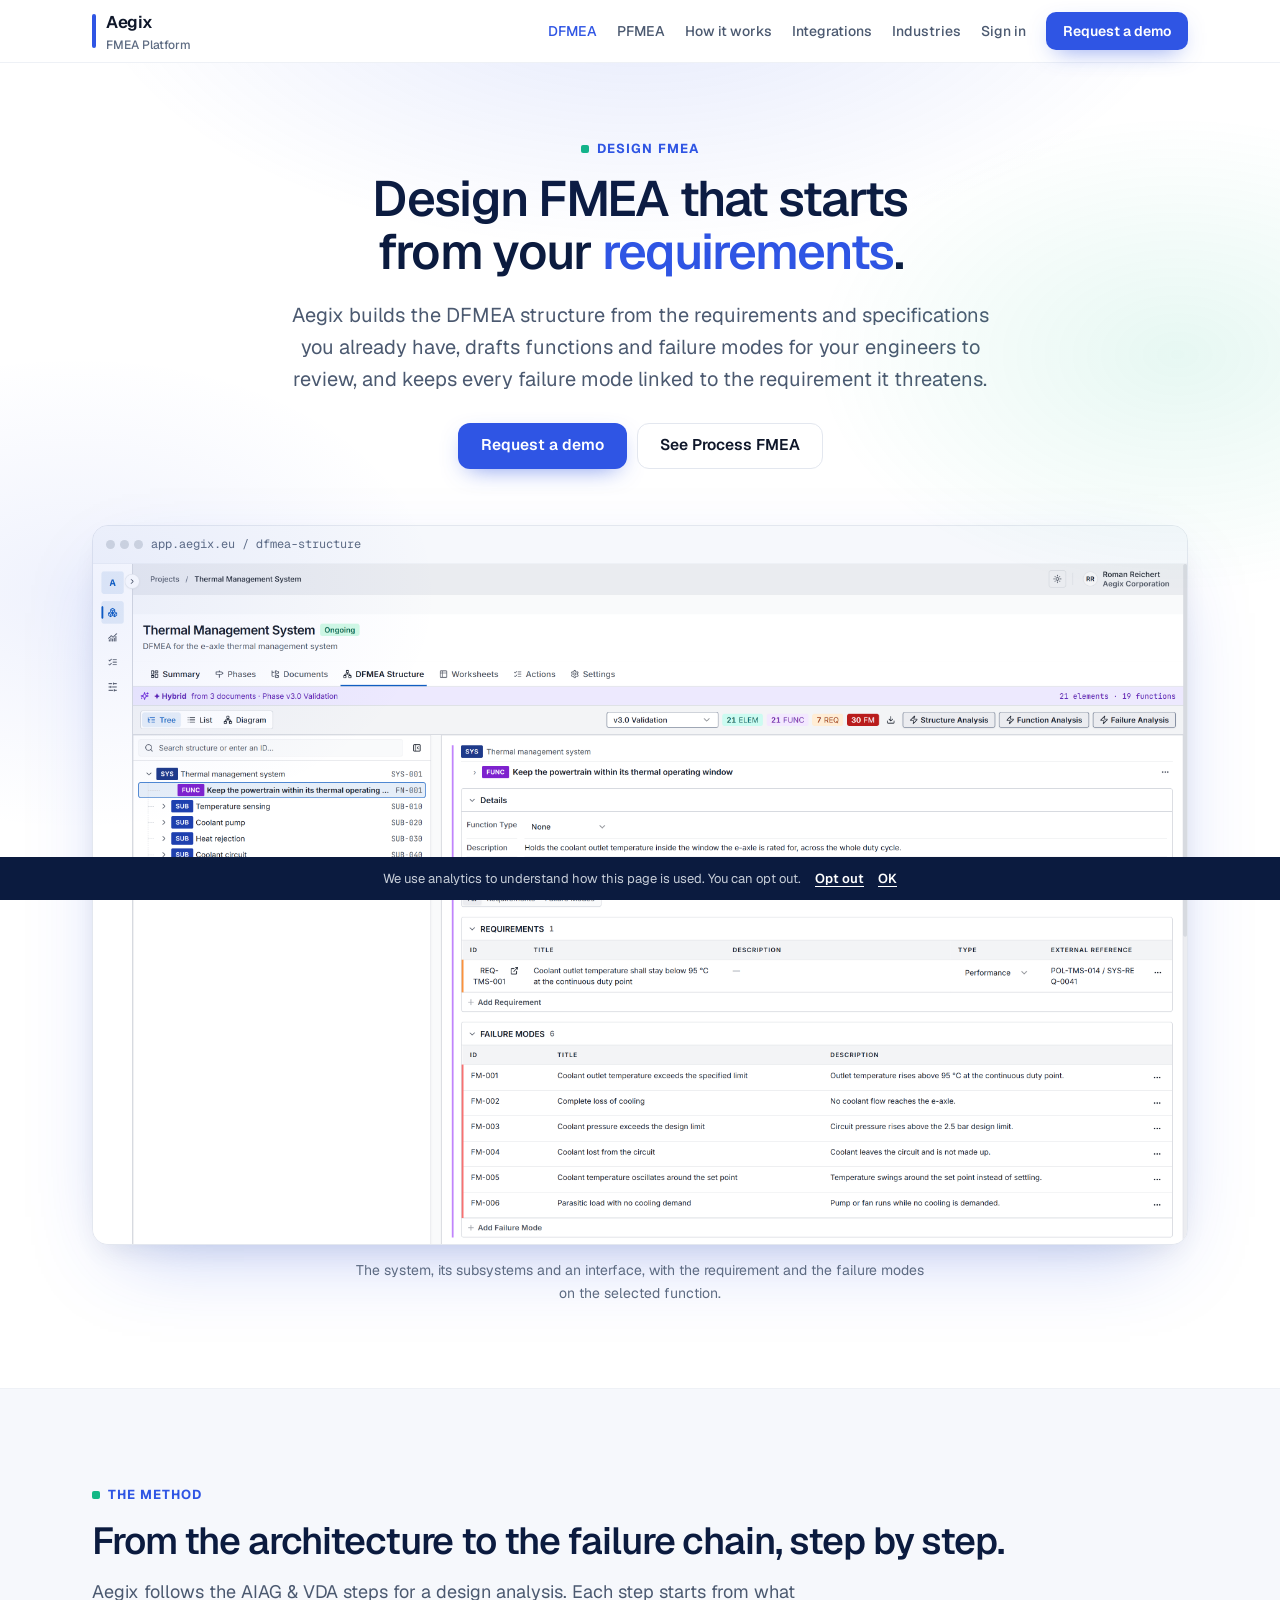
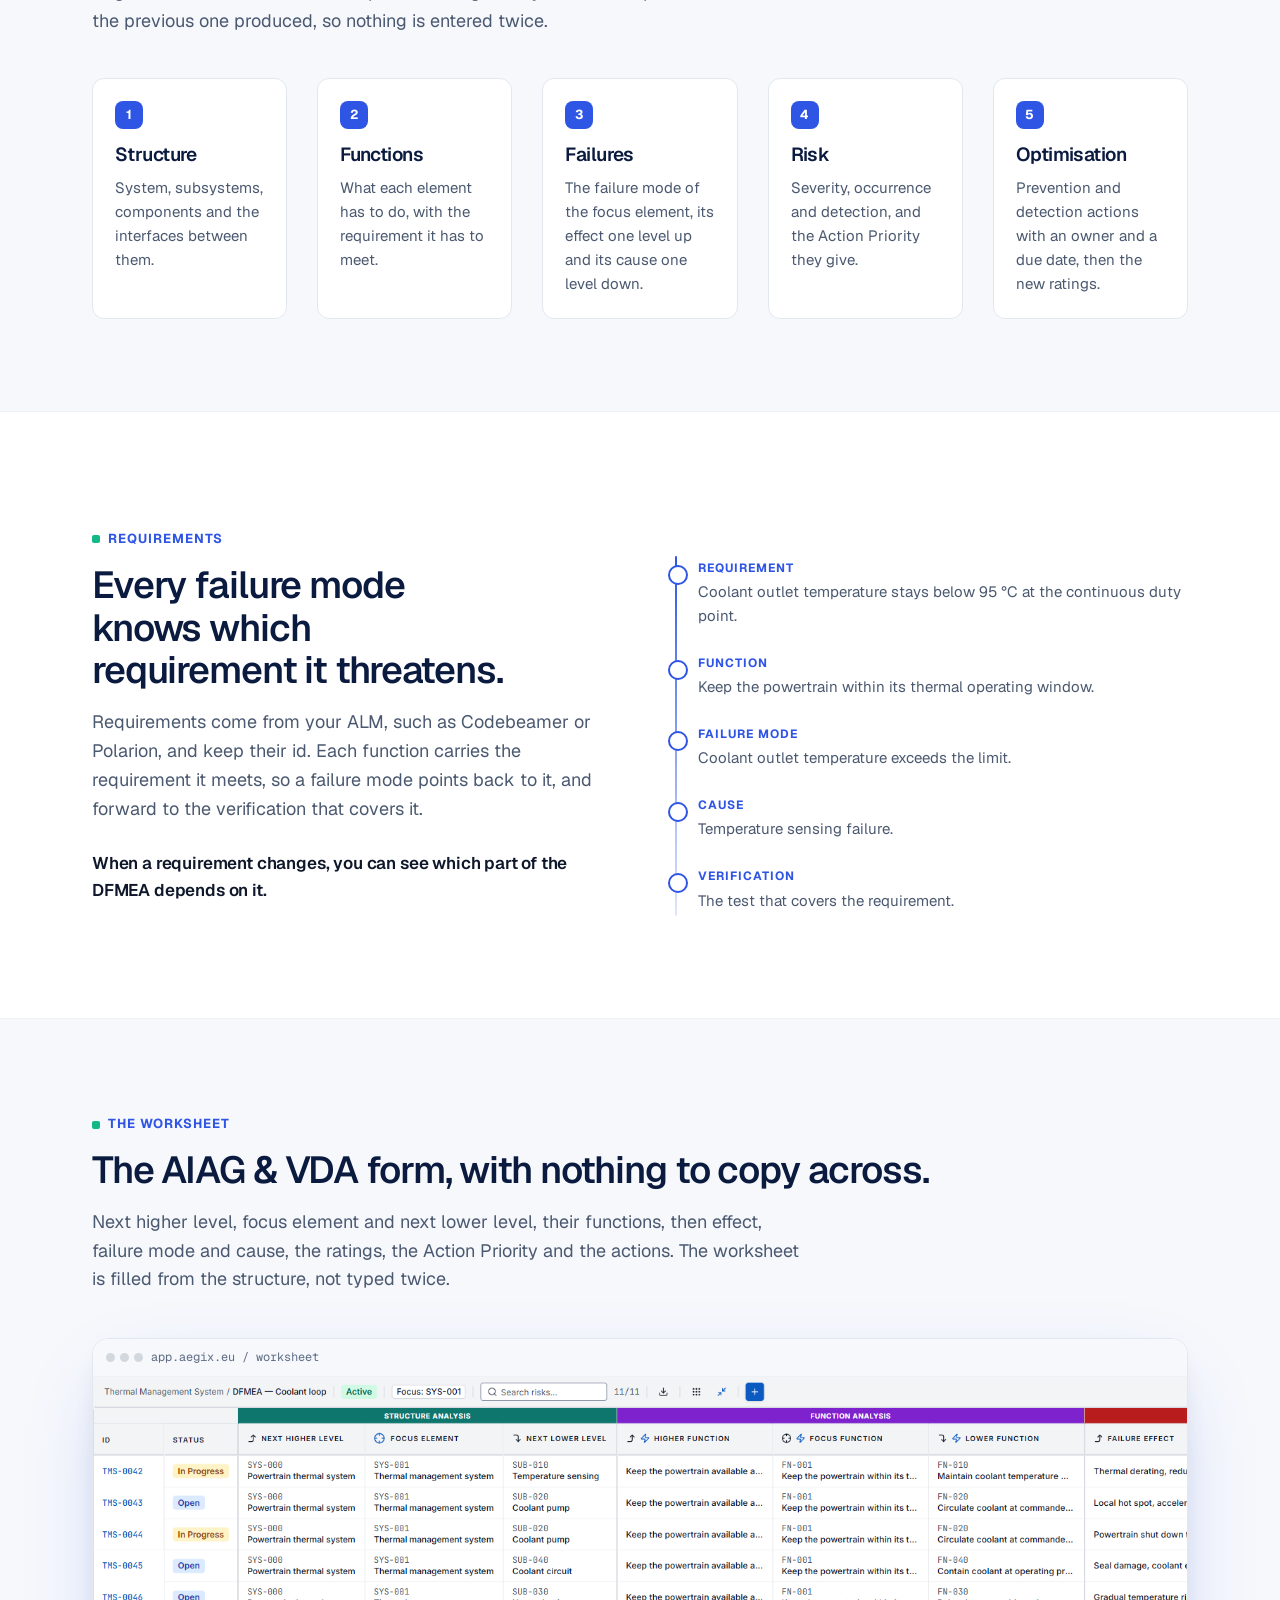
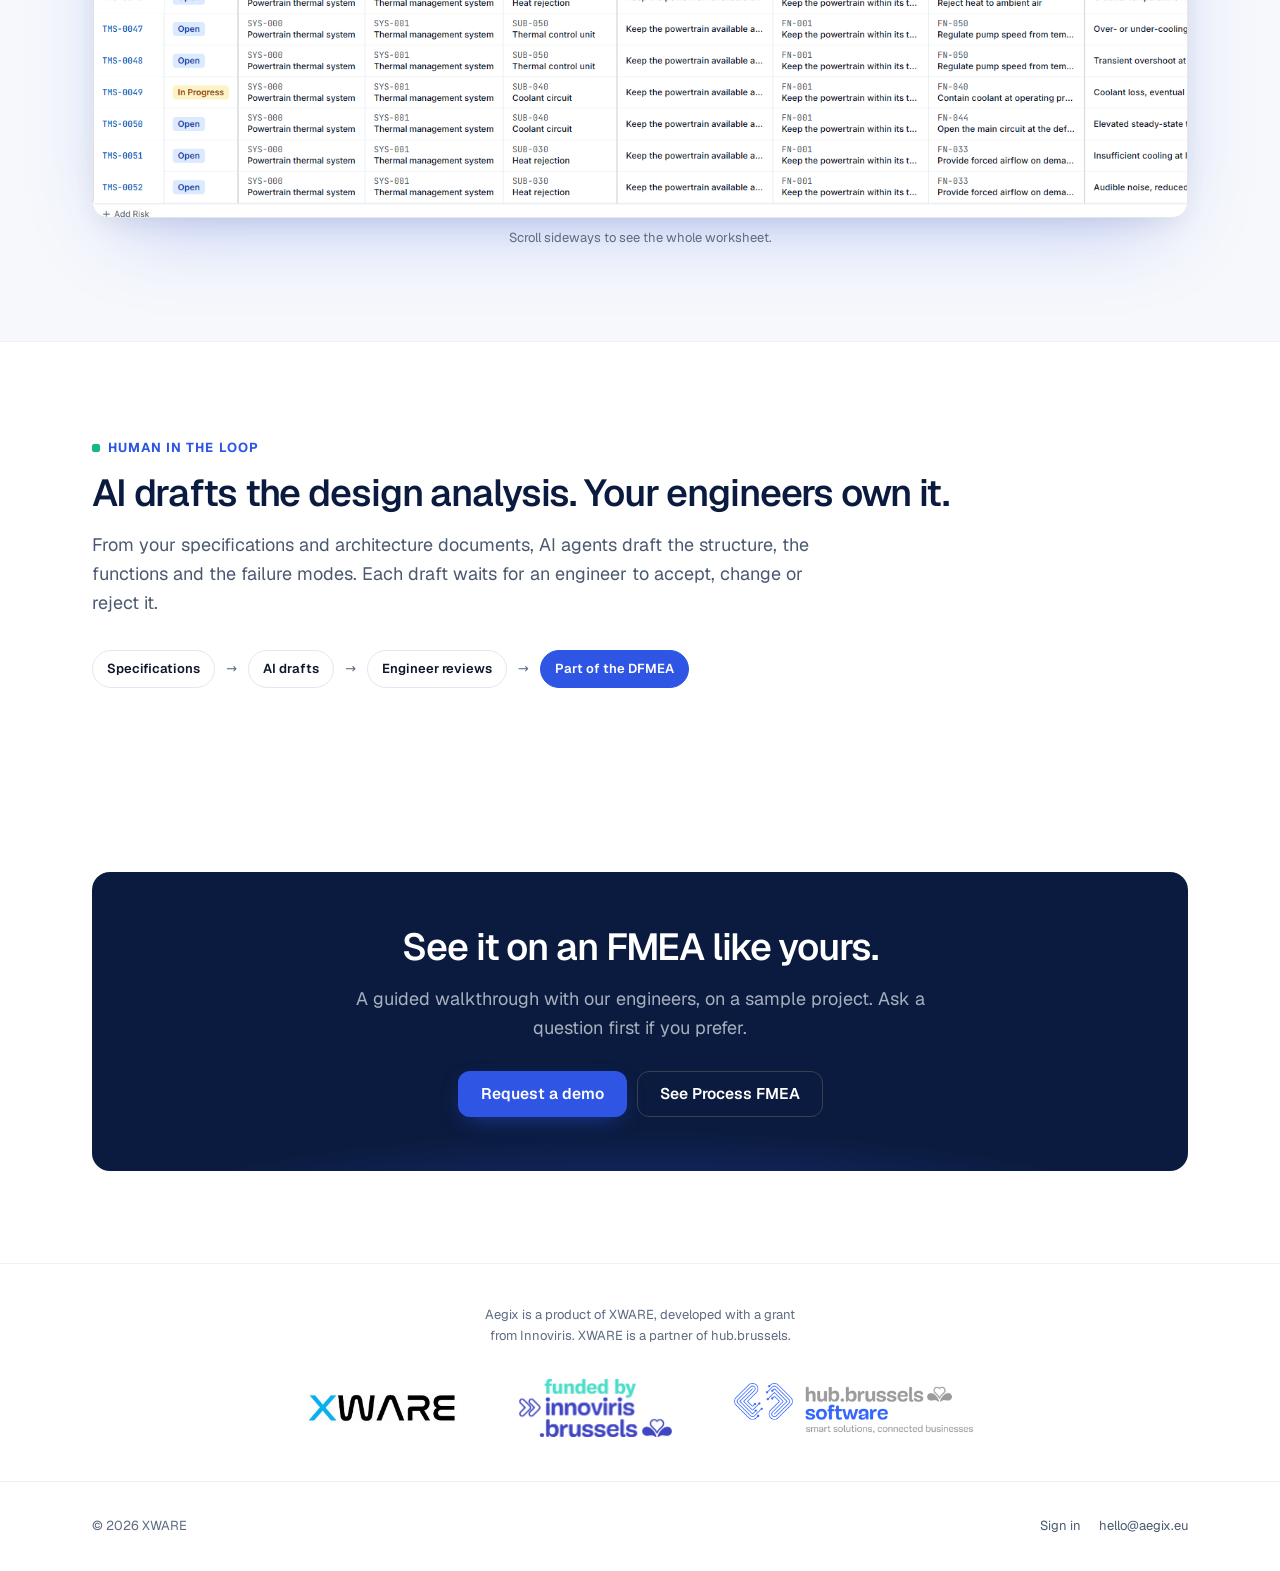
==== dfmea/index.html @ 26ea44d6 "Design FMEA and Process FMEA pages, and shared site files /dfmea/ for design engineers (requirements" ====
<!doctype html>
<html lang="en">
	<head>
		<meta charset="utf-8" />
		<meta name="viewport" content="width=device-width, initial-scale=1" />
		<title>Design FMEA software (DFMEA) | Aegix</title>
		<meta name="description" content="Design FMEA on the AIAG & VDA method, built from your requirements and architecture. AI drafts functions and failure modes, engineers approve, and every failure mode stays linked to its requirement." />
		<link rel="canonical" href="https://aegix.eu/dfmea/" />
		<meta property="og:type" content="website" />
		<meta property="og:site_name" content="Aegix" />
		<meta property="og:locale" content="en_GB" />
		<meta property="og:url" content="https://aegix.eu/dfmea/" />
		<meta property="og:title" content="Design FMEA software (DFMEA) | Aegix" />
		<meta property="og:description" content="Design FMEA on the AIAG & VDA method, built from your requirements and architecture. AI drafts functions and failure modes, engineers approve, and every failure mode stays linked to its requirement." />
		<meta property="og:image" content="https://aegix.eu/og.png" />
		<meta name="twitter:card" content="summary_large_image" />
		<meta name="twitter:title" content="Design FMEA software (DFMEA) | Aegix" />
		<meta name="twitter:description" content="Design FMEA on the AIAG & VDA method, built from your requirements and architecture. AI drafts functions and failure modes, engineers approve, and every failure mode stays linked to its requirement." />
		<meta name="twitter:image" content="https://aegix.eu/og.png" />
		<link rel="preload" href="/fonts/geist.woff2" as="font" type="font/woff2" crossorigin />
		<link
			rel="icon"
			href="data:image/svg+xml,%3Csvg xmlns='http://www.w3.org/2000/svg' viewBox='0 0 32 32'%3E%3Crect width='32' height='32' rx='7' fill='%232F55E4'/%3E%3Crect x='14' y='7' width='4' height='18' rx='2' fill='white'/%3E%3C/svg%3E"
		/>

		<link rel="stylesheet" href="/site.css" />
	</head>

	<body>
		<header>
			<div class="shell bar">
				<a class="brand" href="/">
					<span class="mark" aria-hidden="true"></span>
					<span>Aegix<small>FMEA Platform</small></span>
				</a>
				<nav>
					<a class="hide-sm" href="/dfmea/" aria-current="page">DFMEA</a>
					<a class="hide-sm" href="/pfmea/">PFMEA</a>
					<a class="hide-sm" href="/#platform">How it works</a>
					<a class="hide-sm" href="/#ecosystem">Integrations</a>
					<a class="hide-sm" href="/#industries">Industries</a>
					<a class="hide-sm" href="https://app.aegix.eu">Sign in</a>
					<a class="btn btn-primary" href="/#contact">Request a demo</a>
					<button class="nav-toggle" id="nav-toggle" type="button" aria-expanded="false" aria-controls="nav-menu">
						<span class="sr-only">Menu</span>
						<svg width="18" height="14" viewBox="0 0 18 14" aria-hidden="true" focusable="false">
							<rect y="0" width="18" height="2" rx="1" fill="currentColor"/>
							<rect y="6" width="18" height="2" rx="1" fill="currentColor"/>
							<rect y="12" width="18" height="2" rx="1" fill="currentColor"/>
						</svg>
					</button>
				</nav>
			</div>
			<div class="nav-menu" id="nav-menu" hidden>
				<div class="shell">
					<a href="/dfmea/" aria-current="page">DFMEA</a>
					<a href="/pfmea/">PFMEA</a>
					<a href="/#platform">How it works</a>
					<a href="/#ecosystem">Integrations</a>
					<a href="/#industries">Industries</a>
					<a href="https://app.aegix.eu">Sign in</a>
				</div>
			</div>
		</header>

		<!-- ── Hero ─────────────────────────────────── -->
		<section class="hero">
			<div class="shell">
				<p class="eyebrow">Design FMEA</p>
				<h1>Design FMEA that starts from your <em>requirements</em>.</h1>
				<p class="sub">
					Aegix builds the DFMEA structure from the requirements and specifications
					you already have, drafts functions and failure modes for your engineers
					to review, and keeps every failure mode linked to the requirement it
					threatens.
				</p>
				<div class="actions">
					<a class="btn btn-primary" href="/#contact">Request a demo</a>
					<a class="btn btn-ghost" href="/pfmea/">See Process FMEA</a>
				</div>
			</div>
			<div class="shot" style="margin-top:56px">
				<figure class="frame" style="margin:0">
						<div class="frame-bar">
							<span class="frame-dots" aria-hidden="true"><i></i><i></i><i></i></span>
							<span class="frame-path">app.aegix.eu / dfmea-structure</span>
						</div>
						<div class="frame-body">
							<img src="/shots/structure-dfmea.png" width="3520" height="2190" alt="The DFMEA structure of a thermal management system in Aegix. A tree on the left holds the system, its function, five subsystems and an interface, each with its artifact code. The inspector on the right shows the selected function: its description, the requirement it has to meet with the Polarion item that requirement came from, and the six failure modes found for it." />
						</div>
					</figure>
				<p class="shot-cap">The system, its subsystems and an interface, with the requirement and the failure modes on the selected function.</p>
			</div>
		</section>

		<!-- ── Steps ────────────────────────────────── -->
		<section id="method" class="alt">
			<div class="shell">
				<p class="eyebrow">The method</p>
				<h2>From the architecture to the failure chain, step by step.</h2>
				<p class="lede">
					Aegix follows the AIAG &amp; VDA steps for a design analysis. Each step
					starts from what the previous one produced, so nothing is entered twice.
				</p>
				<div class="grid five">
					<div class="card"><div class="num">1</div><h3>Structure</h3><p>System, subsystems, components and the interfaces between them.</p></div>
					<div class="card"><div class="num">2</div><h3>Functions</h3><p>What each element has to do, with the requirement it has to meet.</p></div>
					<div class="card"><div class="num">3</div><h3>Failures</h3><p>The failure mode of the focus element, its effect one level up and its cause one level down.</p></div>
					<div class="card"><div class="num">4</div><h3>Risk</h3><p>Severity, occurrence and detection, and the Action Priority they give.</p></div>
					<div class="card"><div class="num">5</div><h3>Optimisation</h3><p>Prevention and detection actions with an owner and a due date, then the new ratings.</p></div>
				</div>
			</div>
		</section>

		<!-- ── Requirements ─────────────────────────── -->
		<section>
			<div class="shell split">
				<div>
					<p class="eyebrow">Requirements</p>
					<h2>Every failure mode knows which requirement it threatens.</h2>
					<p class="lede">
						Requirements come from your ALM, such as Codebeamer or Polarion, and keep
						their id. Each function carries the requirement it meets, so a failure
						mode points back to it, and forward to the verification that covers it.
					</p>
					<p class="kicker">When a requirement changes, you can see which part of the DFMEA depends on it.</p>
				</div>
				<div class="spine">
					<div class="sp"><div class="sp-k">Requirement</div><div class="sp-v">Coolant outlet temperature stays below 95 °C at the continuous duty point.</div></div>
					<div class="sp"><div class="sp-k">Function</div><div class="sp-v">Keep the powertrain within its thermal operating window.</div></div>
					<div class="sp"><div class="sp-k">Failure mode</div><div class="sp-v">Coolant outlet temperature exceeds the limit.</div></div>
					<div class="sp"><div class="sp-k">Cause</div><div class="sp-v">Temperature sensing failure.</div></div>
					<div class="sp"><div class="sp-k">Verification</div><div class="sp-v">The test that covers the requirement.</div></div>
				</div>
			</div>
		</section>

		<!-- ── Worksheet ────────────────────────────── -->
		<section class="alt">
			<div class="shell">
				<p class="eyebrow">The worksheet</p>
				<h2>The AIAG &amp; VDA form, with nothing to copy across.</h2>
				<p class="lede">
					Next higher level, focus element and next lower level, their functions,
					then effect, failure mode and cause, the ratings, the Action Priority and
					the actions. The worksheet is filled from the structure, not typed twice.
				</p>
			</div>
			<div class="shot pan" style="margin-top:44px">
				<figure class="frame" style="margin:0">
						<div class="frame-bar">
							<span class="frame-dots" aria-hidden="true"><i></i><i></i><i></i></span>
							<span class="frame-path">app.aegix.eu / worksheet</span>
						</div>
						<div class="frame-body" tabindex="0" role="region" aria-label="worksheet">
							<img src="/shots/view-all.png" width="2700" height="625" loading="lazy" alt="A complete AIAG-VDA DFMEA worksheet in Aegix, with every column group side by side: structure analysis, function analysis, failure analysis, the severity, occurrence and detection ratings with the action priority they produce, and optimisation with the linked actions and re-rated values." />
						</div>
					</figure>
				<p class="pan-hint">Scroll sideways to see the whole worksheet.</p>
			</div>
		</section>

		<!-- ── AI ───────────────────────────────────── -->
		<section>
			<div class="shell">
				<p class="eyebrow">Human in the loop</p>
				<h2>AI drafts the design analysis. Your engineers own it.</h2>
				<p class="lede">
					From your specifications and architecture documents, AI agents draft the
					structure, the functions and the failure modes. Each draft waits for an
					engineer to accept, change or reject it.
				</p>
				<div class="pipeline">
					<span class="pill">Specifications</span><span class="sep">&rarr;</span>
					<span class="pill">AI drafts</span><span class="sep">&rarr;</span>
					<span class="pill">Engineer reviews</span><span class="sep">&rarr;</span>
					<span class="pill pill-end">Part of the DFMEA</span>
				</div>
			</div>
		</section>

		<!-- ── CTA ──────────────────────────────────── -->
		<section>
			<div class="shell">
				<div class="cta">
					<h2>See it on an FMEA like yours.</h2>
					<p class="lede">
						A guided walkthrough with our engineers, on a sample project. Ask a
						question first if you prefer.
					</p>
					<div class="actions">
						<a class="btn btn-primary" href="/#contact">Request a demo</a>
						<a class="btn btn-ghost" href="/pfmea/">See Process FMEA</a>
					</div>
				</div>
			</div>
		</section>


		<section class="credits">
			<div class="shell">
				<p>
					Aegix is a product of XWARE, developed with a grant from Innoviris.
					XWARE is a partner of hub.brussels.
				</p>
				<div class="credits-logos">
					<a href="https://xware-engineering.com" target="_blank" rel="noopener noreferrer">
						<img class="l-xware" src="/logos/xware.jpg" width="981" height="196" alt="XWARE" />
					</a>
					<a href="https://innoviris.brussels" target="_blank" rel="noopener noreferrer">
						<img class="l-innoviris" src="/logos/innoviris.png" width="616" height="233" alt="Funded by innoviris.brussels" />
					</a>
					<a href="https://software.brussels" target="_blank" rel="noopener noreferrer">
						<img class="l-software" src="/logos/software-brussels.png" width="768" height="161" alt="hub.brussels" />
					</a>
				</div>
			</div>
		</section>

		<footer>
			<div class="shell foot">
				<span>&copy; 2026 XWARE</span>
				<span class="foot-links">
					<a href="https://app.aegix.eu">Sign in</a>
					<a href="mailto:hello@aegix.eu">hello@aegix.eu</a>
				</span>
			</div>
		</footer>
	
		<div class="consent" id="consent" role="region" aria-label="Cookie notice" hidden>
			<p>We use analytics to understand how this page is used. You can opt out.</p>
			<div class="consent-actions">
				<button type="button" id="consent-decline">Opt out</button>
				<button type="button" id="consent-accept">OK</button>
			</div>
		</div>



	<script src="/site.js"></script>
</body>
</html>
---- site.css ----
/* The XWARE product type, as on finix.xware.be: Geist and Geist Mono,
   served from this site (SIL Open Font License), never from a font CDN. */
@font-face { font-family: Geist; font-style: normal; font-weight: 100 900; font-display: swap; src: url(/fonts/geist.woff2) format('woff2'); }
@font-face { font-family: 'Geist Mono'; font-style: normal; font-weight: 100 900; font-display: swap; src: url(/fonts/geist-mono.woff2) format('woff2'); }
:root {
	--bg: #ffffff;
	--bg-soft: #f6f8fc;
	--ink: #0b1b3f;
	--fg: #0f172a;
	--muted-fg: #4b5970;
	--subtle-fg: #5d6b82;
	--border: #e3e7ef;
	--border-faint: #eef1f6;
	--brand: #2f55e4;
	--brand-hover: #2447c9;
	--brand-faint: #eef2ff;
	--mono: 'Geist Mono', ui-monospace, 'SFMono-Regular', Consolas, monospace;

	/* Type scale. Six steps and two fluid heads; every font-size on the
	   page resolves to one of these. rem throughout, so a reader who has
	   raised their browser font size scales with it -- px sizes do not.
	   0.75rem (12px) is the floor, matching the product's design system. */
	--t-xs: 0.75rem;     /* 12px - eyebrows, labels, chips, table heads */
	--t-sm: 0.8125rem;   /* 13px - captions, errors, footer, consent */
	--t-md: 0.875rem;    /* 14px - nav, buttons, tabs, card and table body */
	--t-lg: 0.9375rem;   /* 15px - form fields, chain values */
	--t-xl: 1.0625rem;   /* 17px - kickers, wordmark */
	--t-lede: 1.125rem;  /* 18px - ledes, as finix.xware.be */
	--t-h3: 1.1875rem;   /* 19px - card and feature titles */
	--t-2xl: 1.25rem;    /* 20px - hero sub only */
	--t-h2: clamp(1.6rem, 1.15rem + 1.6vw, 2.35rem);
	--t-h1: clamp(2rem, 1.2rem + 2.7vw, 3.1rem);
}

* { box-sizing: border-box; }
html { -webkit-text-size-adjust: 100%; scroll-behavior: smooth; }
body {
	margin: 0; background: var(--bg); color: var(--fg);
	font-family: Geist, 'Segoe UI', system-ui, -apple-system, sans-serif;
	font-size: 1rem; line-height: 1.6; -webkit-font-smoothing: antialiased;
}

.shell { width: 100%; max-width: 71rem; margin: 0 auto; padding: 0 20px; }
.shell.narrow > * { max-width: 50rem; }
section { padding: 92px 0; }
.alt { background: var(--bg-soft); border-block: 1px solid var(--border-faint); }
.dark { background: var(--ink); color: #fff; }
.dark h2 { color: #fff; }
.dark .lede, .dark p { color: #a7b0bd; }
.dark .eyebrow { color: #76acff; }
.dark .kicker { color: #fff; }

h1, h2, h3 { letter-spacing: -0.03em; text-wrap: balance; margin: 0; font-weight: 600; color: var(--ink); }
h1, h2 { font-weight: 560; }
h2 { font-size: var(--t-h2); line-height: 1.14; }
h3 { font-size: var(--t-h3); line-height: 1.3; }
p { margin: 0; }
a { color: var(--brand); }

.eyebrow { display: inline-flex; align-items: center; gap: 8px; font-size: var(--t-sm); font-weight: 700; letter-spacing: 0.08em; text-transform: uppercase; color: var(--brand); margin: 0 0 14px; }
.eyebrow::before { content: ''; width: 8px; height: 8px; border-radius: 2px; background: #12b886; flex: none; }
.lede { margin-top: 16px; max-width: 60ch; font-size: var(--t-lede); line-height: 1.6; color: var(--muted-fg); }
.kicker { margin-top: 26px; font-size: var(--t-xl); font-weight: 600; max-width: 56ch; letter-spacing: -0.01em; }

/* ── Header ───────────────────────────────── */
header { position: sticky; top: 0; z-index: 40; background: rgb(255 255 255 / 0.9); backdrop-filter: blur(10px); border-bottom: 1px solid var(--border-faint); }
.bar { display: flex; align-items: center; justify-content: space-between; gap: 16px; height: 62px; }
.brand { display: flex; align-items: center; gap: 10px; font-weight: 620; font-size: var(--t-xl); letter-spacing: -0.02em; color: var(--fg); text-decoration: none; }
.mark { width: 4px; height: 34px; border-radius: 999px; background: var(--brand); flex: none; }
.brand small { display: block; font-size: var(--t-xs); font-weight: 500; color: var(--subtle-fg); line-height: 1.2; margin-top: 2px; letter-spacing: 0; }
nav { display: flex; align-items: center; gap: 20px; font-size: var(--t-md); font-weight: 500; }
nav a { color: var(--muted-fg); text-decoration: none; }
nav a:hover { color: var(--fg); }
/* Below 60rem the section links collapse into a disclosure. They used
   to simply vanish, which also took "Sign in" with them -- a customer on
   a phone had no way into the app except a 16px link in the footer. */
.nav-toggle { display: none; width: 44px; height: 44px; align-items: center; justify-content: center; padding: 0; background: none; border: 1px solid var(--border); border-radius: 8px; color: var(--muted-fg); cursor: pointer; }
.nav-toggle:hover { border-color: var(--muted-fg); color: var(--fg); }
.nav-menu { border-top: 1px solid var(--border-faint); background: #fff; }
.nav-menu[hidden] { display: none; }
.nav-menu .shell { display: flex; flex-direction: column; padding-block: 4px 12px; }
.nav-menu a { display: flex; align-items: center; min-height: 48px; font-size: var(--t-md); font-weight: 500; color: var(--muted-fg); text-decoration: none; border-bottom: 1px solid var(--border-faint); }
.nav-menu a:last-child { border-bottom: 0; color: var(--brand); font-weight: 600; }
.nav-menu a:hover { color: var(--fg); }
.sr-only { position: absolute; width: 1px; height: 1px; padding: 0; margin: -1px; overflow: hidden; clip: rect(0 0 0 0); white-space: nowrap; border: 0; }

@media (max-width: 60rem) {
	nav .hide-sm { display: none; }
	.nav-toggle { display: inline-flex; }
}
/* Never leave it open behind a desktop layout after a resize. */
@media (min-width: 60.0625rem) { .nav-menu { display: none; } }

.btn { display: inline-flex; align-items: center; justify-content: center; gap: 10px; height: 46px; padding: 0 22px; border-radius: 12px; font: inherit; font-size: 0.96875rem; font-weight: 600; text-decoration: none; border: 1px solid transparent; white-space: nowrap; transition: background-color .15s ease, border-color .15s ease; }
.btn-primary { background: var(--brand); color: #fff; box-shadow: 0 8px 24px -10px rgb(47 85 228 / .7); }
nav .btn { height: 38px; padding: 0 16px; border-radius: 10px; font-size: var(--t-md); }
.btn-primary:hover { background: var(--brand-hover); }
.btn-ghost { border-color: var(--border); color: var(--fg); background: #fff; }
.btn-ghost:hover { border-color: #d0d6e0; }
a:focus-visible, .btn:focus-visible { outline: 2px solid var(--brand); outline-offset: 3px; }
.actions { margin-top: 28px; display: flex; flex-wrap: wrap; gap: 10px; }

/* ── Hero ─────────────────────────────────── */
.hero { padding: 72px 0 84px; position: relative; overflow: hidden; }
.hero::before {
	content: ''; position: absolute; inset: 0;
	background: radial-gradient(800px 420px at 50% -8%, rgb(47 85 228 / .14), transparent 70%), radial-gradient(520px 340px at 92% 22%, rgb(18 184 134 / .10), transparent 70%), radial-gradient(520px 340px at 6% 40%, rgb(47 85 228 / .08), transparent 70%);
	pointer-events: none;
}
.hero-grid { position: relative; display: grid; gap: 52px; align-items: center; }
@media (min-width: 64rem) { .hero-grid { grid-template-columns: 0.95fr 1.05fr; gap: 56px; } }
.hero h1 { font-size: var(--t-h1); line-height: 1.06; letter-spacing: -0.035em; }
.hero h1 em { font-style: normal; color: var(--brand); }
.hero .sub { margin-top: 20px; max-width: 54ch; font-size: var(--t-2xl); color: var(--muted-fg); }
/* The hero copy is centred because the product shot under it is wider than
   the text column; left-aligned copy over a wider image reads as a
   misalignment rather than a composition. */
.hero .shell { text-align: center; }
.hero h1 { margin-inline: auto; max-width: 21ch; }
.hero .sub, .hero .kicker { margin-inline: auto; }
.hero .actions, .hero .chips { justify-content: center; }
.chips { margin-top: 26px; display: flex; flex-wrap: wrap; gap: 7px; }
.chip { font-size: var(--t-xs); font-weight: 600; color: var(--muted-fg); border: 1px solid var(--border); background: #fff; padding: 5px 11px; border-radius: 999px; }

/* ── Product frame ────────────────────────── */
.frame {
	border: 1px solid var(--border); border-radius: 16px; overflow: hidden; background: #fff;
	box-shadow: 0 30px 80px -30px rgb(47 85 228 / .35), 0 12px 30px -12px rgb(15 23 42 / .12);
}
.frame-bar { display: flex; align-items: center; gap: 8px; padding: 9px 13px; background: var(--bg-soft); border-bottom: 1px solid var(--border-faint); }
.frame-dots { display: flex; gap: 5px; }
.frame-dots i { width: 9px; height: 9px; border-radius: 50%; background: #d3d8df; display: block; }
.frame-path { font-family: var(--mono); font-size: var(--t-xs); color: var(--subtle-fg); }
.frame-body { padding: 0; }
.frame-body img { display: block; width: 100%; height: auto; }

/* A screenshot of the app is only worth showing if its own type stays
   readable, which the 71rem text column cannot do. These sit wider than
   the prose and fall back to the viewport on a laptop. */
.shot { width: 100%; max-width: 71rem; margin: 0 auto; padding: 0 20px; }
/* The three worksheet views share one capture width, so they render at
   one scale. Giving them a wider container than the prose keeps that
   shared scale readable on a large screen. */
.shot.wide { max-width: 120rem; }
/* Pan: the worksheet is wider than any screen. Show it at a size you can
   read and let it scroll sideways inside the frame, instead of shrinking
   it until the text is too small to read. */

.shot.pan .frame-body { overflow-x: auto; -webkit-overflow-scrolling: touch; scrollbar-width: thin; }
.shot.pan .frame-body:focus-visible { outline: 2px solid var(--brand); outline-offset: -2px; }
.shot.pan .frame-body img { width: 1900px; max-width: none; }
.pan-hint { margin: 10px auto 0; text-align: center; font-size: var(--t-sm, 13px); color: var(--subtle-fg); }
.shot-cap { margin: 14px auto 0; max-width: 64ch; text-align: center; font-size: var(--t-md); color: var(--subtle-fg); }
.shot-cap b { color: var(--muted-fg); font-weight: 600; }

/* View switcher. It mirrors the control inside the product, because the
   point is that these are three views of one worksheet, not three
   products. The panels stay in the DOM so switching never reflows the
   page from scratch; `hidden` needs the explicit rule because a later
   `display` would otherwise beat the UA stylesheet. */
.views { display: flex; justify-content: center; gap: 4px; margin: 0 auto 16px; flex-wrap: wrap; }
.views button {
	font: inherit; font-size: var(--t-md); font-weight: 600; color: var(--muted-fg);
	background: transparent; border: 1px solid transparent; border-radius: 8px;
	padding: 7px 14px; cursor: pointer;
}
.views button:hover { color: var(--fg); background: var(--bg-soft); }
.views button[aria-selected="true"] { color: var(--brand); background: #eef2ff; border-color: #d6defc; }
.views button:focus-visible { outline: 2px solid var(--brand); outline-offset: 2px; }
.view-panel[hidden] { display: none; }
.shot.bleed-r { padding-right: 0; }
.shot.bleed-r .frame { border-top-right-radius: 0; border-bottom-right-radius: 0; border-right: 0; }

/* A dense table shrunk to phone width is a grey smear, not a screenshot.
   Below the breakpoint the frame keeps the image at a readable size and
   pans inside its own box, so the page itself never scrolls sideways. */
@media (max-width: 60rem) {
	.frame-body { overflow-x: auto; -webkit-overflow-scrolling: touch; }
	.frame-body img { width: 860px; max-width: none; }
	.shot.pan .frame-body img { width: 1200px; }
}

/* ── Flow (SVG) ───────────────────────────── */
.flow-wrap { margin-top: 44px; border: 1px solid var(--border); border-radius: 14px; background: #fff; padding: 26px 22px; overflow-x: auto; }
.alt .flow-wrap { background: #fff; }
.flow-svg { width: 100%; min-width: 46rem; height: auto; display: block; }
.flow-svg .lbl { font: 600 12.5px Geist, sans-serif; fill: #161d2b; }
.flow-svg .lbl-sm { font: 600 11px Geist, sans-serif; fill: #6b7280; letter-spacing: .08em; text-transform: uppercase; }
.flow-svg .hubtxt { font: 700 15px Geist, sans-serif; fill: #fff; }
.flow-svg .box { fill: #fff; stroke: #d9dde4; }
.flow-svg .line { stroke: #c3cad4; stroke-width: 1.5; fill: none; }

/* ── Spine (reasoning chain) ──────────────── */
.spine { margin-top: 42px; position: relative; padding-left: 30px; }
.spine::before { content: ''; position: absolute; left: 7px; top: 10px; bottom: 10px; width: 2px; background: linear-gradient(180deg, var(--brand), rgb(47 85 228 / .15)); border-radius: 2px; }
.sp { position: relative; padding: 13px 0; }
.sp::before { content: ''; position: absolute; left: -30px; top: 19px; width: 16px; height: 16px; border-radius: 50%; background: #fff; border: 2px solid var(--brand); }
.dark .sp::before { background: var(--ink); }
.sp-k { font-size: var(--t-xs); font-weight: 700; letter-spacing: .08em; text-transform: uppercase; color: var(--brand); }
.sp-v { margin-top: 2px; font-size: var(--t-lg); color: var(--muted-fg); }
.dark .sp-v { color: #a7b0bd; }
/* --brand is tuned for white; on --ink it lands at 2.8:1. Use the same
   lighter blue the .tag label already uses on this ground. */
.dark .sp-k { color: #76acff; }

/* ── Pipeline ─────────────────────────────── */
.pipeline { margin-top: 32px; display: flex; flex-wrap: wrap; align-items: center; gap: 9px 11px; }
.pill { padding: 8px 14px; border-radius: 999px; border: 1px solid var(--border); background: #fff; font-size: var(--t-sm); font-weight: 600; }
.pill-end { background: var(--brand); border-color: var(--brand); color: #fff; }
.dark .pill { background: #151b23; border-color: #262e39; color: #e6eaf0; }
.pipeline .sep { color: var(--subtle-fg); font-size: var(--t-sm); }

/* ── Grids ────────────────────────────────── */
.grid { margin-top: 42px; display: grid; gap: 24px 30px; }
@media (min-width: 46rem) { .grid.three, .grid.four, .grid.five { grid-template-columns: repeat(2, 1fr); } }
@media (min-width: 66rem) { .grid.three { grid-template-columns: repeat(3, 1fr); } .grid.four { grid-template-columns: repeat(4, 1fr); } .grid.five { grid-template-columns: repeat(5, 1fr); } }

.card { background: #fff; border: 1px solid var(--border); border-radius: 12px; padding: 22px; }
.card p { margin-top: 8px; font-size: var(--t-lg); line-height: 1.6; color: var(--muted-fg); }
.num { width: 28px; height: 28px; border-radius: 8px; background: var(--brand); color: #fff; display: grid; place-items: center; font-size: var(--t-sm); font-weight: 700; margin-bottom: 14px; }
.feat { padding-left: 16px; border-left: 2px solid var(--brand-faint); }
.feat p { margin-top: 8px; font-size: var(--t-lg); line-height: 1.6; color: var(--muted-fg); }

/* ── Split section ────────────────────────── */
.split { display: grid; gap: 44px; align-items: center; }
@media (min-width: 64rem) { .split { grid-template-columns: 1fr 1fr; gap: 56px; } .split.rev > :first-child { order: 2; } }

/* ── Table ────────────────────────────────── */
.table-wrap { margin-top: 38px; overflow-x: auto; border: 1px solid var(--border); border-radius: 12px; background: #fff; }
table { width: 100%; border-collapse: collapse; font-size: var(--t-md); min-width: 34rem; }
th, td { text-align: left; padding: 13px 18px; font-size: var(--t-lg); border-bottom: 1px solid var(--border-faint); vertical-align: top; }
thead th { font-size: var(--t-xs); font-weight: 700; letter-spacing: .08em; text-transform: uppercase; color: var(--subtle-fg); background: var(--bg-soft); }
thead th:last-child { color: var(--brand); }
tbody tr:last-child td { border-bottom: 0; }
td:first-child { color: var(--subtle-fg); }
td:last-child { font-weight: 600; }

/* ── CTA ──────────────────────────────────── */
/* Credits band. Three relationships, all different: XWARE makes
   Aegix, Innoviris granted it, hub.brussels partners it. The
   sentence carries them so the marks need no captions -- the
   Innoviris lockup already reads "funded by". Full colour, full
   opacity: a funder's mark is a grant condition, not decoration.
   Stays on white: the XWARE JPEG has a #fdfdfd ground that
   vanishes on #ffffff but shows as a pale box on --bg-soft. */
.credits { border-top: 1px solid var(--border-faint); padding: 40px 0 44px; }
.credits p { margin: 0 auto; max-width: 62ch; text-align: center; text-wrap: balance; font-size: var(--t-sm); line-height: 1.65; color: var(--subtle-fg); }
.credits-logos { margin-top: 32px; display: flex; flex-wrap: wrap; align-items: center; justify-content: center; gap: 28px 62px; }
.credits-logos a { display: inline-flex; align-items: center; border-radius: 4px; }
.credits-logos img { display: block; width: auto; }
.credits-logos .l-xware { height: 30px; }
.credits-logos .l-innoviris { height: 58px; }
.credits-logos .l-software { height: 50px; }

.cta { background: var(--ink); color: #fff; border-radius: 18px; padding: 54px 34px; text-align: center; position: relative; overflow: hidden; }
.cta::before { content: ''; position: absolute; inset: auto -20% -60% -20%; height: 80%; background: radial-gradient(50% 60% at 50% 50%, rgb(47 85 228 / .35), transparent 70%); }
.cta > * { position: relative; }
.cta h2 { color: #fff; }
.cta .lede { margin: 16px auto 0; max-width: 52ch; color: #a7b0bd; }
.cta .actions { justify-content: center; }
.cta .btn-ghost { background: transparent; border-color: #39414d; color: #fff; }

/* Demo request form. It sits on the dark band, so the fields carry their
   own light surface rather than inheriting the section's text colour. */
.form { margin: 28px auto 0; max-width: 46rem; text-align: left; }
.form-grid { display: grid; gap: 14px; }
@media (min-width: 40rem) { .form-grid { grid-template-columns: 1fr 1fr; } .form-grid .wide { grid-column: 1 / -1; } }
.field label { display: block; font-size: var(--t-xs); font-weight: 700; letter-spacing: .08em;
	text-transform: uppercase; color: #9aa4b2; margin-bottom: 6px; }
.field input, .field select, .field textarea {
	width: 100%; font: inherit; font-size: var(--t-lg); color: var(--fg);
	background: #fff; border: 1px solid #39414d; border-radius: 10px; padding: 11px 13px;
}
.field textarea { min-height: 110px; resize: vertical; }
.field input:focus-visible, .field select:focus-visible, .field textarea:focus-visible {
	outline: 2px solid var(--brand); outline-offset: 1px; border-color: var(--brand);
}
.field input[aria-invalid="true"], .field select[aria-invalid="true"], .field textarea[aria-invalid="true"] { border-color: #ff8f8f; }
.field .err { display: none; margin-top: 5px; font-size: var(--t-sm); }
.field .err[data-show="1"] { display: block; color: #ffb3b3; }
.form .actions { justify-content: center; margin-top: 22px; }
.form-note { margin-top: 14px; text-align: center; font-size: var(--t-sm); color: #8b94a3; }
.form-note a { color: #d6defc; }
.form-status { margin-top: 18px; padding: 14px 16px; border-radius: 12px; font-size: var(--t-lg); }
.form-status[data-state="success"] { background: #0f3d2b; color: #a8e6c4; border: 1px solid #1c6b4a; }
.form-status[data-state="error"] { background: #4a1414; color: #ffc9c9; border: 1px solid #7d2626; }

/* Cookie notice, carried over from the holding page this replaces. A bar
   at the foot rather than a modal, and refusing is the same weight as
   agreeing. `[hidden]` is restated because the author `display: flex`
   would otherwise beat the browser's own rule and leave it on screen. */
.consent {
	position: fixed; inset: auto 0 0 0; z-index: 50;
	display: flex; flex-wrap: wrap; align-items: baseline; justify-content: center;
	gap: 6px 14px; padding: 12px 20px;
	background: var(--ink); color: #c6cdd8; font-size: var(--t-sm); line-height: 1.5;
}
.consent[hidden] { display: none; }
.consent p { margin: 0; }
.consent-actions { display: flex; gap: 14px; }
.consent button {
	font: inherit; font-weight: 600; padding: 0; border: 0; background: none;
	cursor: pointer; color: #fff; text-decoration: underline; text-underline-offset: 3px;
}
.consent button:hover { color: var(--brand-weak, #d6defc); }
/* A brand-blue ring is invisible on a brand-blue button over --ink, and
   fails the 3:1 WCAG 2.2 asks of a focus indicator. White on dark, as
   the consent bar already does. */
.dark a:focus-visible, .dark .btn:focus-visible,
.cta a:focus-visible, .cta .btn:focus-visible,
.cta .field input:focus-visible, .cta .field textarea:focus-visible { outline-color: #fff; }
.consent button:focus-visible { outline: 2px solid #fff; outline-offset: 3px; }
.cta .btn-ghost:hover { border-color: #737c8a; }

footer { border-top: 1px solid var(--border-faint); padding: 34px 0; font-size: var(--t-sm); color: var(--subtle-fg); }
.foot { display: flex; flex-wrap: wrap; align-items: center; justify-content: space-between; gap: 14px 24px; }
.foot a { color: var(--muted-fg); text-decoration: none; }
.foot a:hover { color: var(--fg); }
.foot-links { display: flex; flex-wrap: wrap; gap: 18px; }

.tag { display: inline-block; font-size: var(--t-xs); font-weight: 700; letter-spacing: .08em; text-transform: uppercase; color: #76acff; border: 1px solid #2b3542; padding: 4px 11px; border-radius: 999px; margin-bottom: 18px; }
/* Touch targets. This block sits last on purpose: .btn, .views button
   and the footer links are all defined further down than the nav
   media query, so an override placed up there loses the cascade at
   equal specificity. 44px is the floor; these sat at 40, 38 and 16. */
@media (max-width: 60rem) {
	.btn { height: 44px; }
	.views button { min-height: 44px; }
	footer .foot-links a { display: inline-flex; align-items: center; min-height: 44px; }
	.form-note a { display: inline-block; padding-block: 6px; }
}

/* The narrowest phones. The bar carries a wordmark, a CTA and the menu
   button; together they overran a 320px iPhone SE by 4px. Tightening the
   gutter and the button padding buys that back without dropping anything
   out of the bar. */
@media (max-width: 22.5rem) {
	.shell, .shot { padding: 0 14px; }
	nav { gap: 8px; }
	.btn { padding: 0 12px; }
}

/* The page you are on, in the menu. */
nav a[aria-current="page"], .nav-menu a[aria-current="page"] { color: var(--brand); }
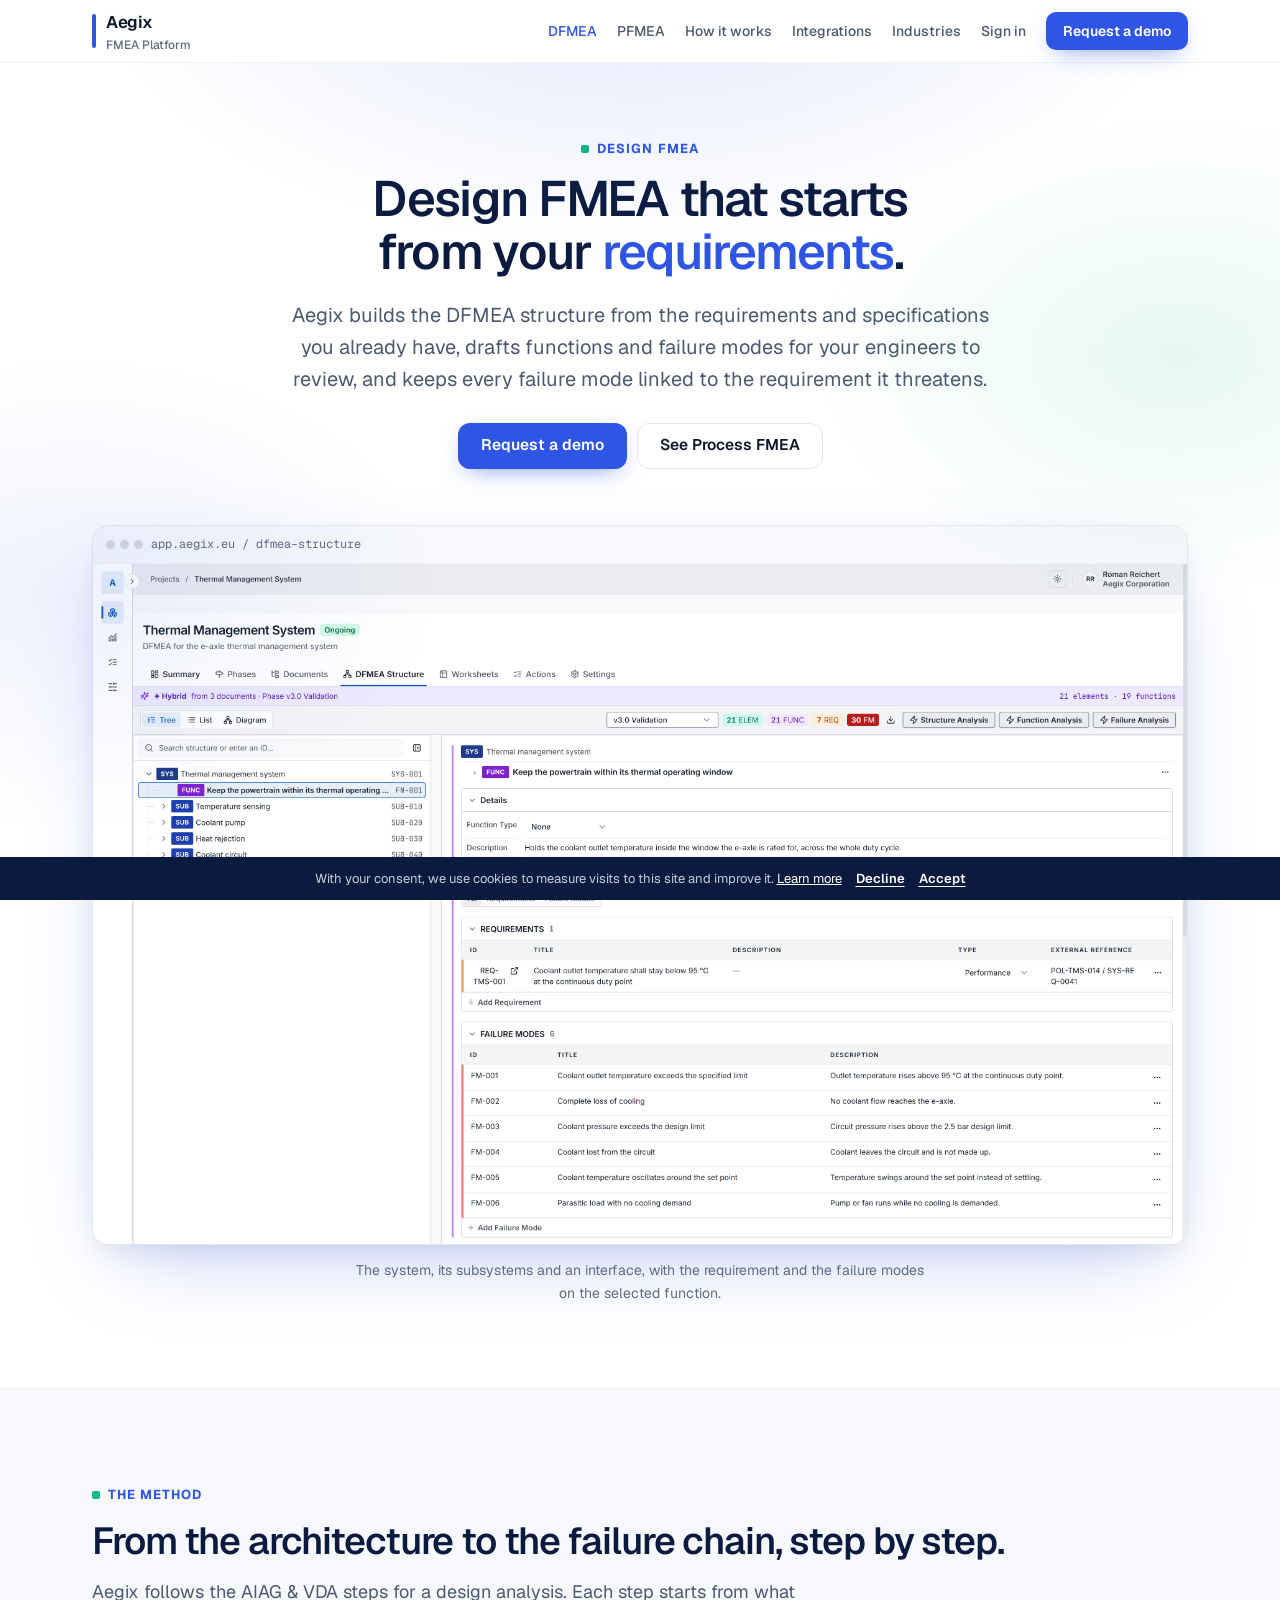
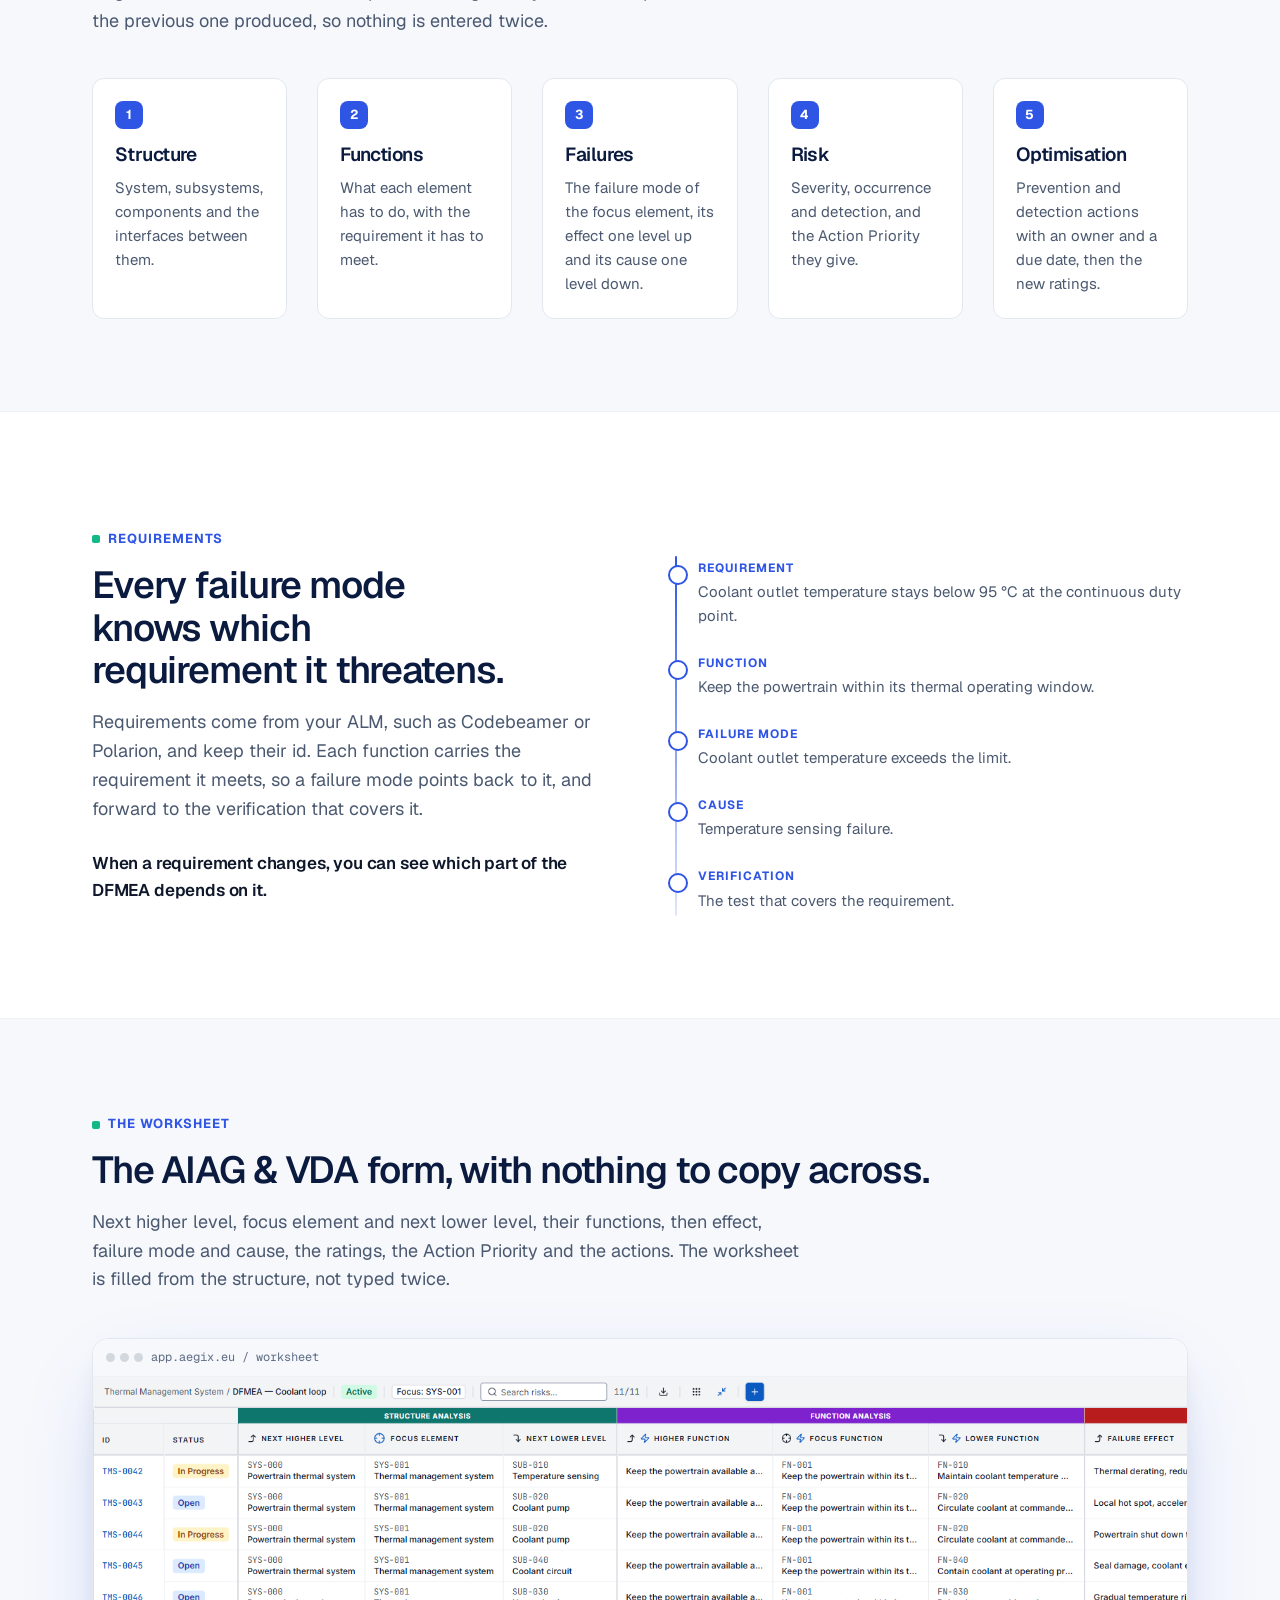
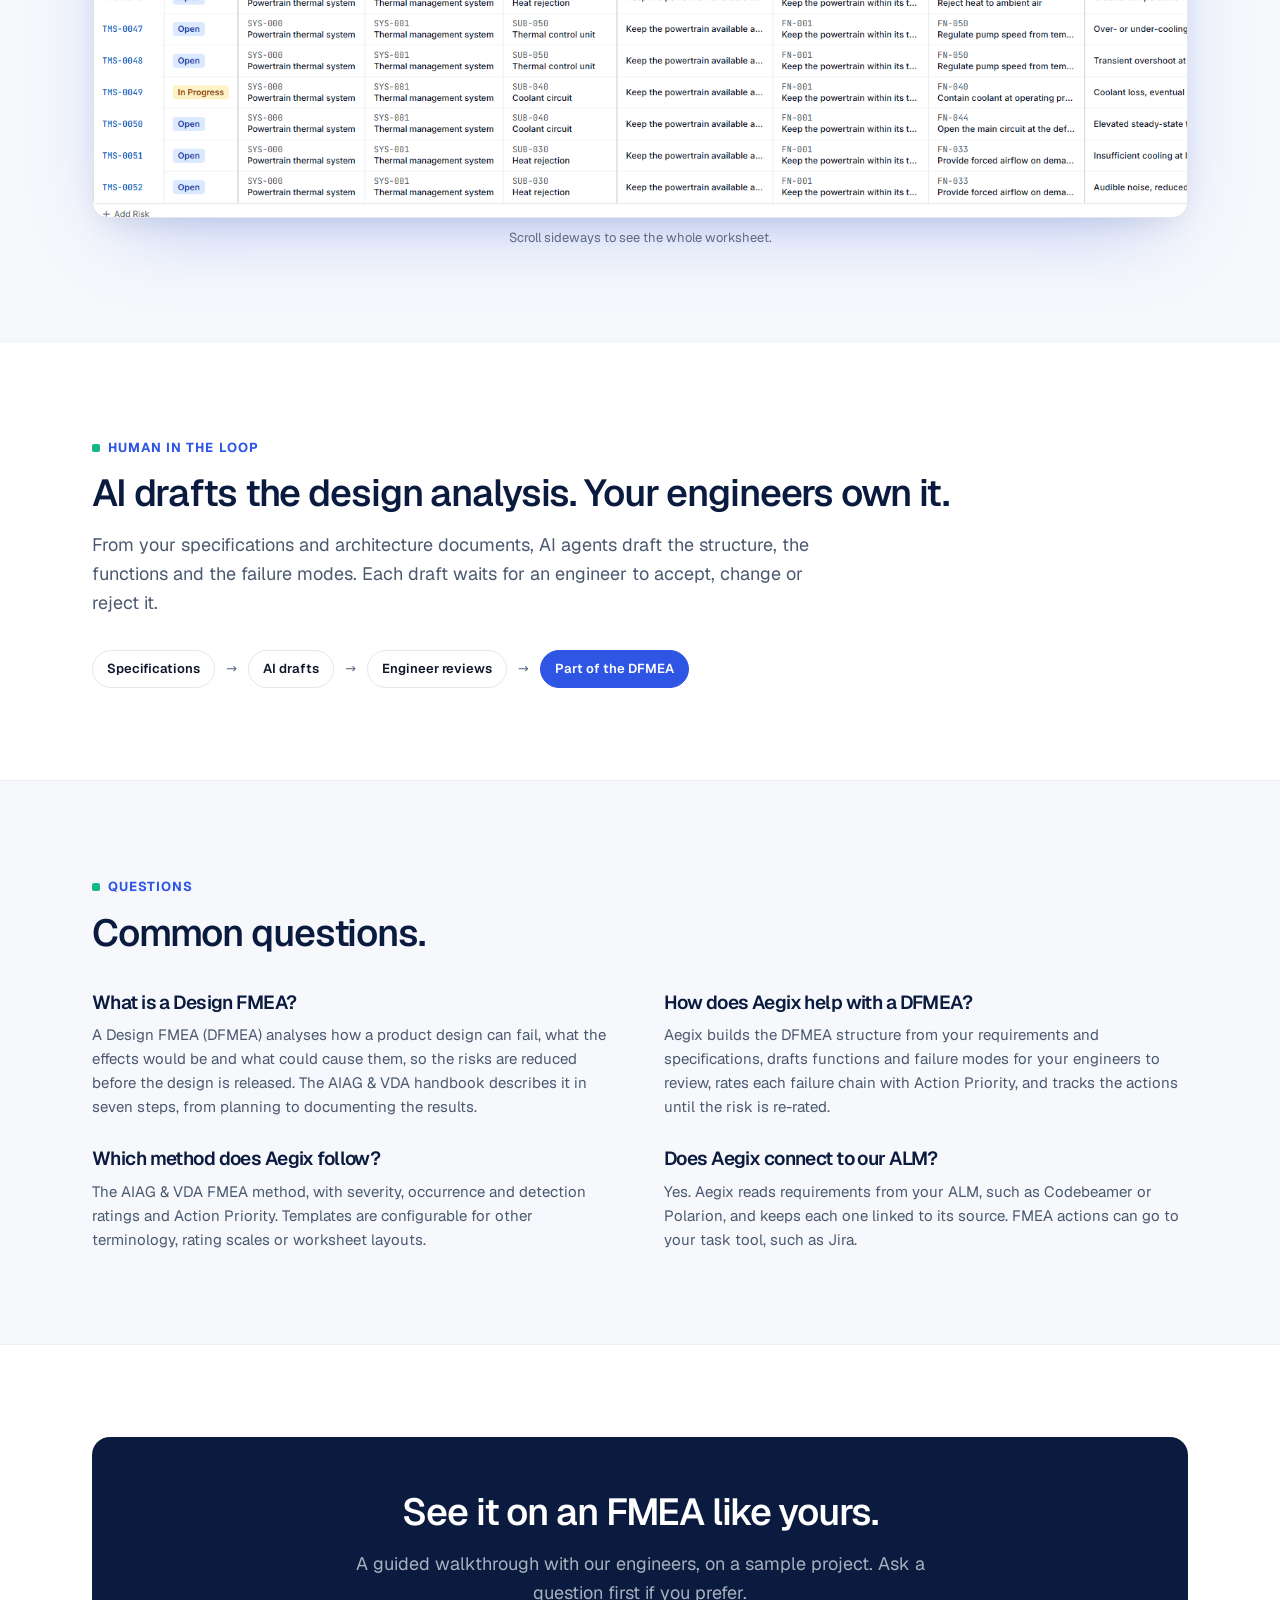
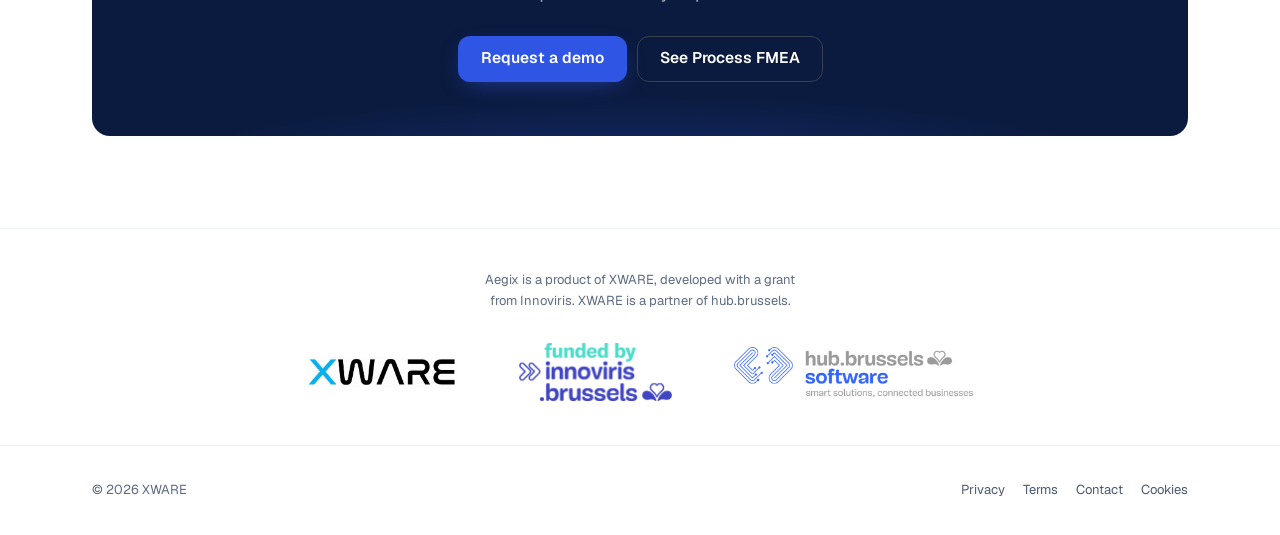
==== commit d5bcc3a2: "Privacy and terms, opt-in cookies, a sharper headline, and search work - Privacy policy and terms of" ====
--- a/dfmea/index.html
+++ b/dfmea/index.html
@@ -4,19 +4,98 @@
 		<meta charset="utf-8" />
 		<meta name="viewport" content="width=device-width, initial-scale=1" />
 		<title>Design FMEA software (DFMEA) | Aegix</title>
-		<meta name="description" content="Design FMEA on the AIAG & VDA method, built from your requirements and architecture. AI drafts functions and failure modes, engineers approve, and every failure mode stays linked to its requirement." />
+		<meta name="description" content="Design FMEA software on the AIAG &amp; VDA method. Build the DFMEA from your requirements, let AI draft failure modes for review, and keep every risk traced." />
 		<link rel="canonical" href="https://aegix.eu/dfmea/" />
 		<meta property="og:type" content="website" />
 		<meta property="og:site_name" content="Aegix" />
 		<meta property="og:locale" content="en_GB" />
 		<meta property="og:url" content="https://aegix.eu/dfmea/" />
 		<meta property="og:title" content="Design FMEA software (DFMEA) | Aegix" />
-		<meta property="og:description" content="Design FMEA on the AIAG & VDA method, built from your requirements and architecture. AI drafts functions and failure modes, engineers approve, and every failure mode stays linked to its requirement." />
+		<meta property="og:description" content="Design FMEA software on the AIAG &amp; VDA method. Build the DFMEA from your requirements, let AI draft failure modes for review, and keep every risk traced." />
 		<meta property="og:image" content="https://aegix.eu/og.png" />
 		<meta name="twitter:card" content="summary_large_image" />
 		<meta name="twitter:title" content="Design FMEA software (DFMEA) | Aegix" />
-		<meta name="twitter:description" content="Design FMEA on the AIAG & VDA method, built from your requirements and architecture. AI drafts functions and failure modes, engineers approve, and every failure mode stays linked to its requirement." />
+		<meta name="twitter:description" content="Design FMEA software on the AIAG &amp; VDA method. Build the DFMEA from your requirements, let AI draft failure modes for review, and keep every risk traced." />
 		<meta name="twitter:image" content="https://aegix.eu/og.png" />
+		<script type="application/ld+json">
+{
+	"@context": "https://schema.org",
+	"@graph": [
+		{
+			"@type": "WebPage",
+			"@id": "https://aegix.eu/dfmea/#page",
+			"url": "https://aegix.eu/dfmea/",
+			"name": "Design FMEA software (DFMEA) | Aegix",
+			"description": "Design FMEA software on the AIAG & VDA method. Build the DFMEA from your requirements, let AI draft failure modes for review, and keep every risk traced.",
+			"inLanguage": "en",
+			"isPartOf": {
+				"@id": "https://aegix.eu/#website"
+			},
+			"about": {
+				"@id": "https://aegix.eu/#aegix"
+			},
+			"breadcrumb": {
+				"@id": "https://aegix.eu/dfmea/#breadcrumb"
+			}
+		},
+		{
+			"@type": "BreadcrumbList",
+			"itemListElement": [
+				{
+					"@type": "ListItem",
+					"position": 1,
+					"name": "Aegix",
+					"item": "https://aegix.eu/"
+				},
+				{
+					"@type": "ListItem",
+					"position": 2,
+					"name": "Design FMEA",
+					"item": "https://aegix.eu/dfmea/"
+				}
+			],
+			"@id": "https://aegix.eu/dfmea/#breadcrumb"
+		},
+		{
+			"@type": "FAQPage",
+			"mainEntity": [
+				{
+					"@type": "Question",
+					"name": "What is a Design FMEA?",
+					"acceptedAnswer": {
+						"@type": "Answer",
+						"text": "A Design FMEA (DFMEA) analyses how a product design can fail, what the effects would be and what could cause them, so the risks are reduced before the design is released. The AIAG & VDA handbook describes it in seven steps, from planning to documenting the results."
+					}
+				},
+				{
+					"@type": "Question",
+					"name": "How does Aegix help with a DFMEA?",
+					"acceptedAnswer": {
+						"@type": "Answer",
+						"text": "Aegix builds the DFMEA structure from your requirements and specifications, drafts functions and failure modes for your engineers to review, rates each failure chain with Action Priority, and tracks the actions until the risk is re-rated."
+					}
+				},
+				{
+					"@type": "Question",
+					"name": "Which method does Aegix follow?",
+					"acceptedAnswer": {
+						"@type": "Answer",
+						"text": "The AIAG & VDA FMEA method, with severity, occurrence and detection ratings and Action Priority. Templates are configurable for other terminology, rating scales or worksheet layouts."
+					}
+				},
+				{
+					"@type": "Question",
+					"name": "Does Aegix connect to our ALM?",
+					"acceptedAnswer": {
+						"@type": "Answer",
+						"text": "Yes. Aegix reads requirements from your ALM, such as Codebeamer or Polarion, and keeps each one linked to its source. FMEA actions can go to your task tool, such as Jira."
+					}
+				}
+			]
+		}
+	]
+}
+		</script>
 		<link rel="preload" href="/fonts/geist.woff2" as="font" type="font/woff2" crossorigin />
 		<link
 			rel="icon"
@@ -179,6 +258,20 @@
 			</div>
 		</section>
 
+		<!-- ── FAQ ──────────────────────────────────── -->
+		<section class="alt">
+			<div class="shell">
+				<p class="eyebrow">Questions</p>
+				<h2>Common questions.</h2>
+				<div class="faq">
+					<div class="faq-item"><h3>What is a Design FMEA?</h3><p>A Design FMEA (DFMEA) analyses how a product design can fail, what the effects would be and what could cause them, so the risks are reduced before the design is released. The AIAG &amp; VDA handbook describes it in seven steps, from planning to documenting the results.</p></div>
+					<div class="faq-item"><h3>How does Aegix help with a DFMEA?</h3><p>Aegix builds the DFMEA structure from your requirements and specifications, drafts functions and failure modes for your engineers to review, rates each failure chain with Action Priority, and tracks the actions until the risk is re-rated.</p></div>
+					<div class="faq-item"><h3>Which method does Aegix follow?</h3><p>The AIAG &amp; VDA FMEA method, with severity, occurrence and detection ratings and Action Priority. Templates are configurable for other terminology, rating scales or worksheet layouts.</p></div>
+					<div class="faq-item"><h3>Does Aegix connect to our ALM?</h3><p>Yes. Aegix reads requirements from your ALM, such as Codebeamer or Polarion, and keeps each one linked to its source. FMEA actions can go to your task tool, such as Jira.</p></div>
+				</div>
+			</div>
+		</section>
+
 		<!-- ── CTA ──────────────────────────────────── -->
 		<section>
 			<div class="shell">
@@ -221,17 +314,19 @@
 			<div class="shell foot">
 				<span>&copy; 2026 XWARE</span>
 				<span class="foot-links">
-					<a href="https://app.aegix.eu">Sign in</a>
-					<a href="mailto:hello@aegix.eu">hello@aegix.eu</a>
+					<a href="/privacy/">Privacy</a>
+					<a href="/terms/">Terms</a>
+					<a href="/#contact">Contact</a>
+					<button type="button" class="foot-cookies" id="cookie-settings">Cookies</button>
 				</span>
 			</div>
 		</footer>
 	
 		<div class="consent" id="consent" role="region" aria-label="Cookie notice" hidden>
-			<p>We use analytics to understand how this page is used. You can opt out.</p>
+			<p>With your consent, we use cookies to measure visits to this site and improve it. <a href="/privacy/#analytics">Learn more</a></p>
 			<div class="consent-actions">
-				<button type="button" id="consent-decline">Opt out</button>
-				<button type="button" id="consent-accept">OK</button>
+				<button type="button" id="consent-decline">Decline</button>
+				<button type="button" id="consent-accept">Accept</button>
 			</div>
 		</div>
 
--- a/site.css
+++ b/site.css
@@ -342,3 +342,22 @@
 
 /* The page you are on, in the menu. */
 nav a[aria-current="page"], .nav-menu a[aria-current="page"] { color: var(--brand); }
+
+/* Footer Cookies button, styled as the links beside it. */
+.foot-cookies { font: inherit; color: var(--muted-fg); background: none; border: 0; padding: 0; cursor: pointer; }
+.foot-cookies:hover { color: var(--fg); }
+.consent a { color: #fff; }
+
+/* Legal pages: one readable column. */
+.legal { padding-top: 64px; }
+.legal h1 { font-size: var(--t-h2); line-height: 1.14; }
+.legal .draft { margin-top: 16px; padding: 12px 16px; border: 1px solid var(--border); border-radius: 12px; background: var(--bg-soft); font-size: var(--t-md); color: var(--muted-fg); max-width: 70ch; }
+.legal h2 { margin-top: 40px; font-size: var(--t-h3); }
+.legal p, .legal li { margin-top: 12px; max-width: 70ch; font-size: var(--t-lg); line-height: 1.7; color: var(--muted-fg); }
+.legal ul { padding-left: 20px; margin: 0; }
+.legal .back { display: inline-block; margin-top: 44px; font-weight: 600; text-decoration: none; }
+
+/* FAQ: question and answer pairs, two columns on wide screens. */
+.faq { margin-top: 36px; display: grid; gap: 28px 48px; }
+@media (min-width: 60rem) { .faq { grid-template-columns: 1fr 1fr; } }
+.faq-item p { margin-top: 8px; font-size: var(--t-lg); line-height: 1.6; color: var(--muted-fg); }
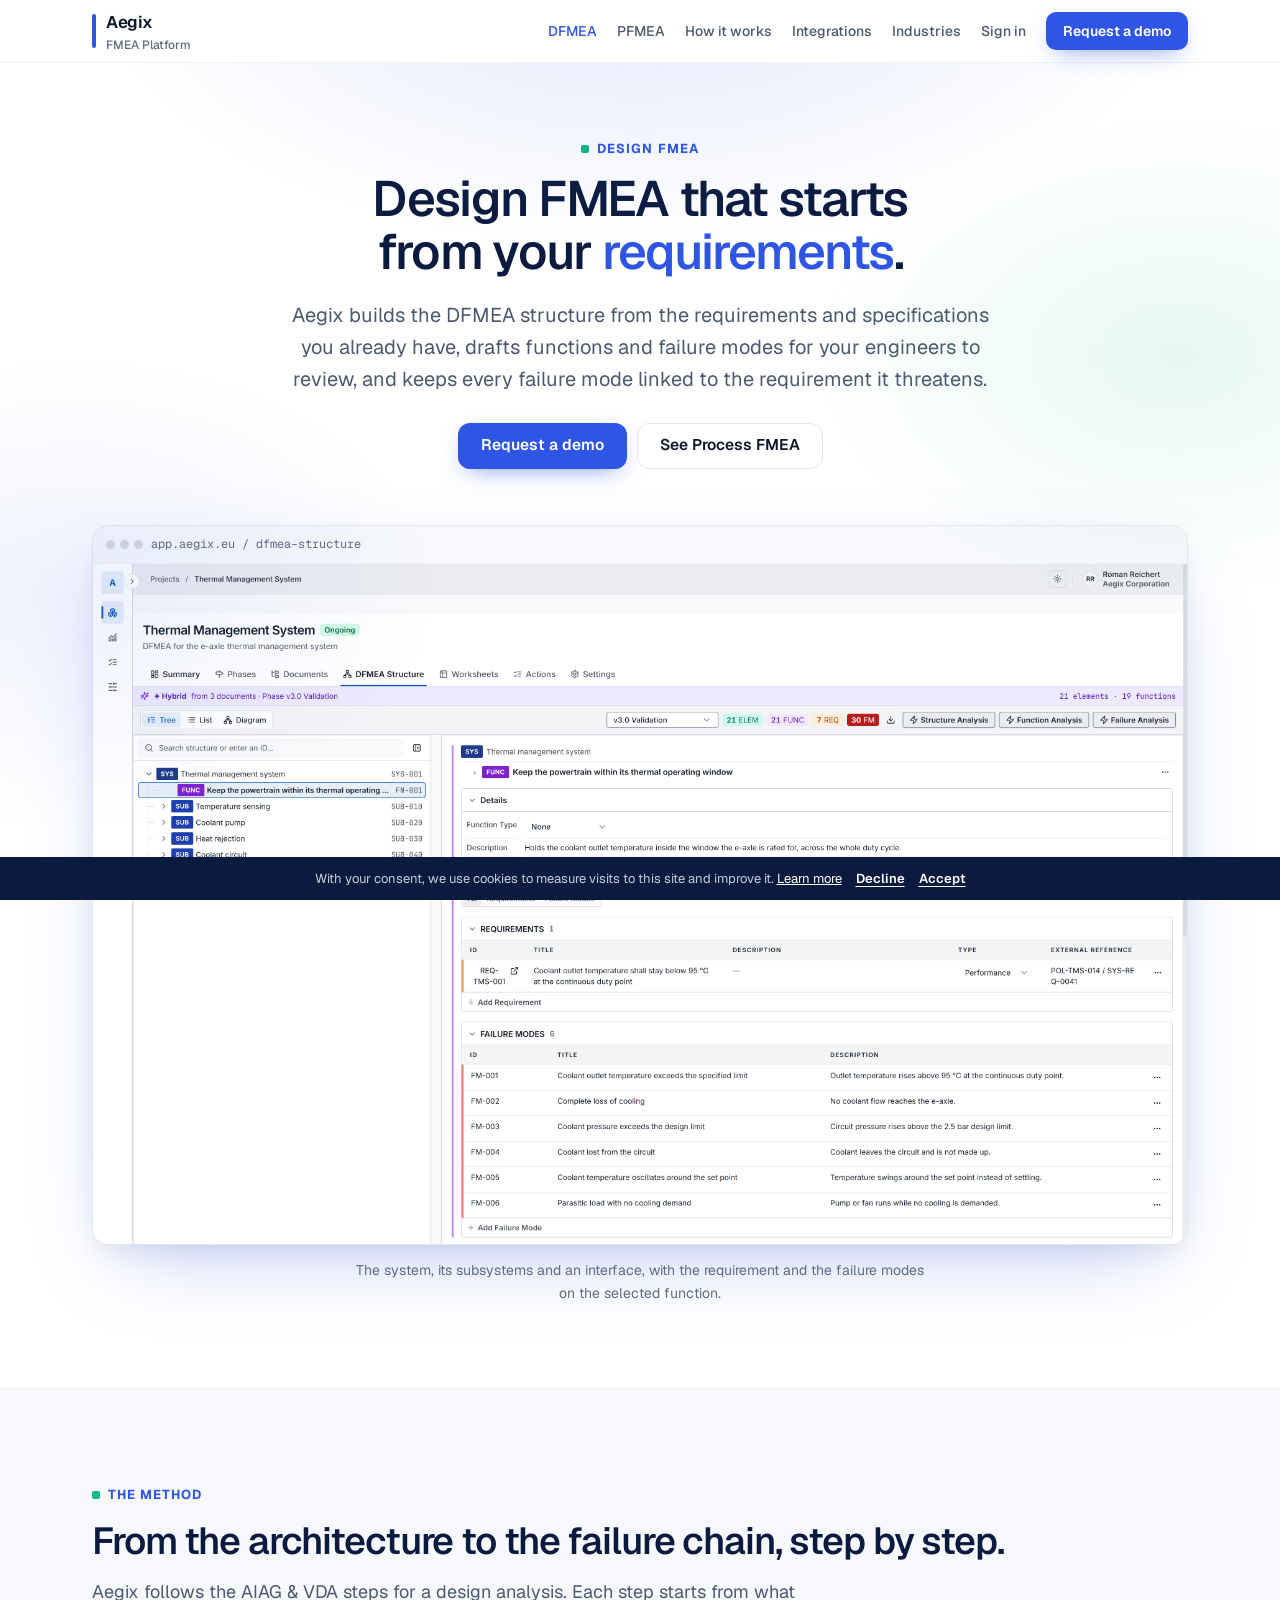
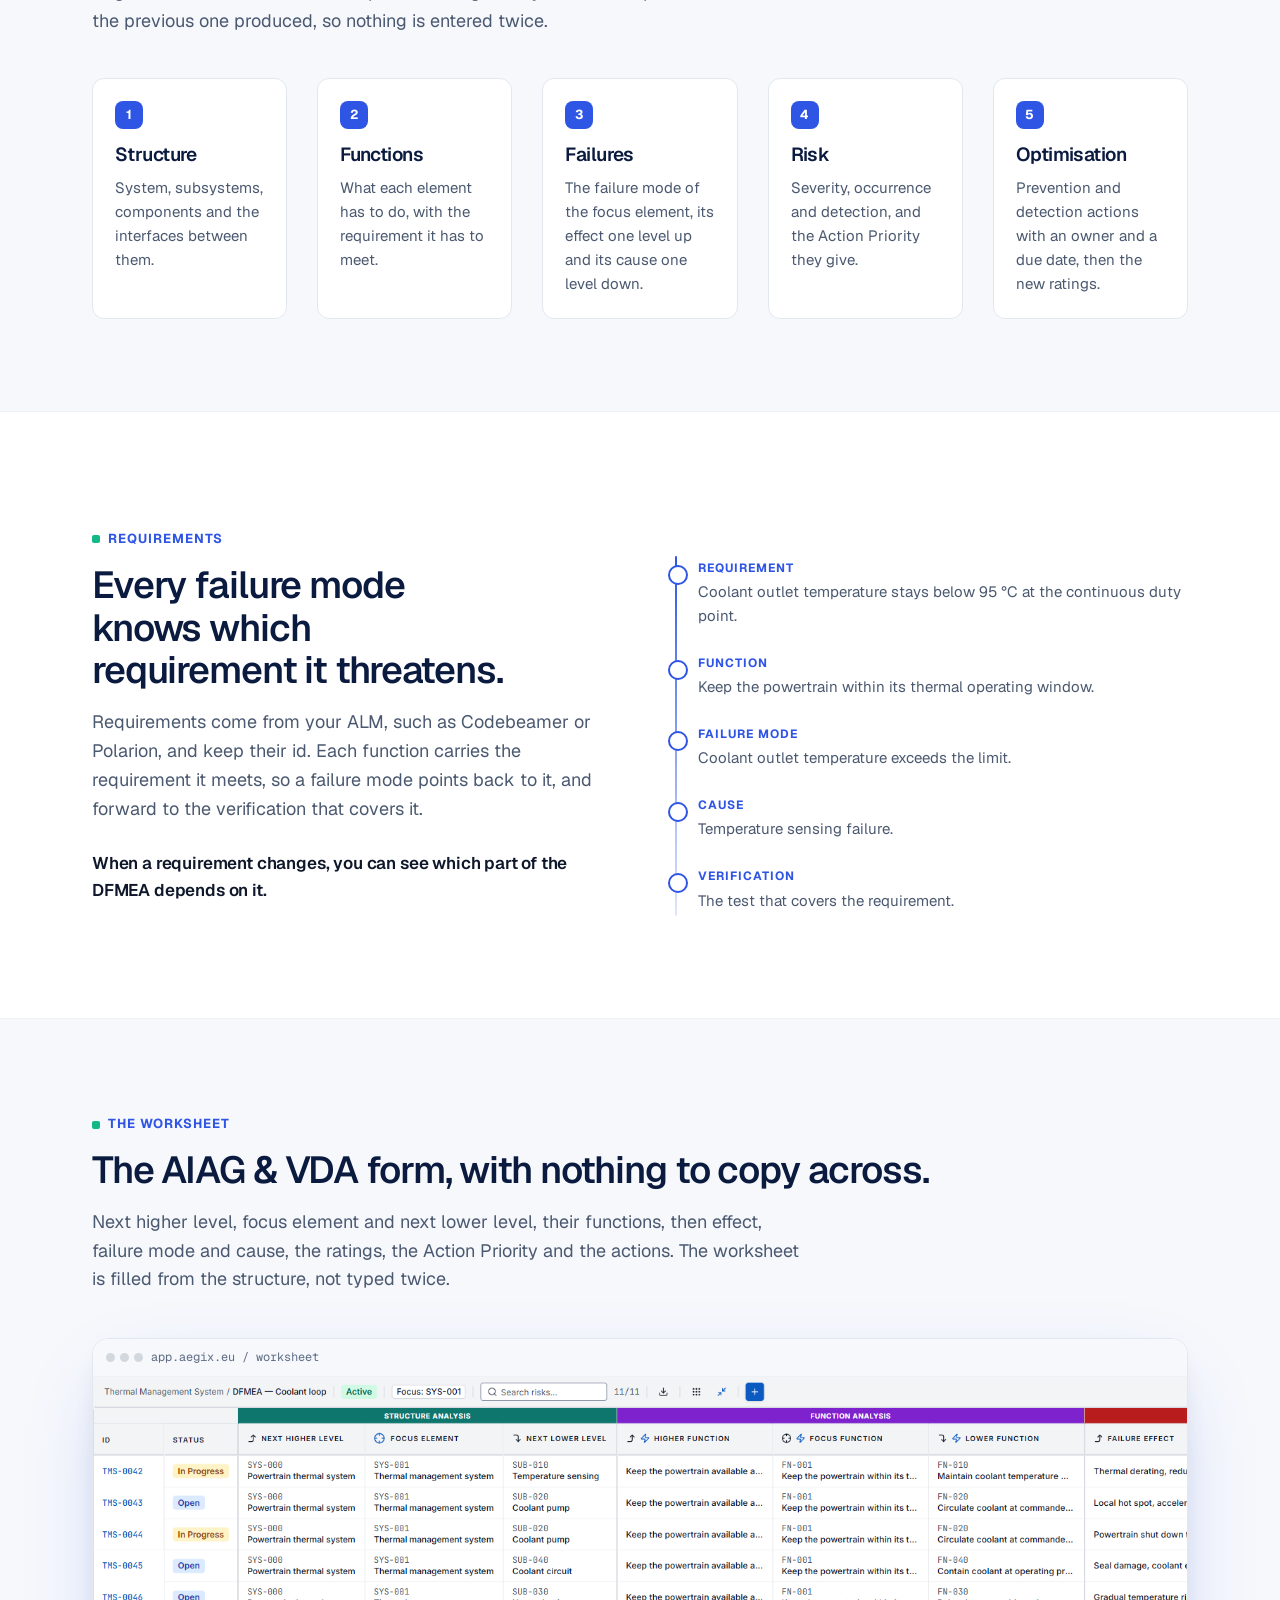
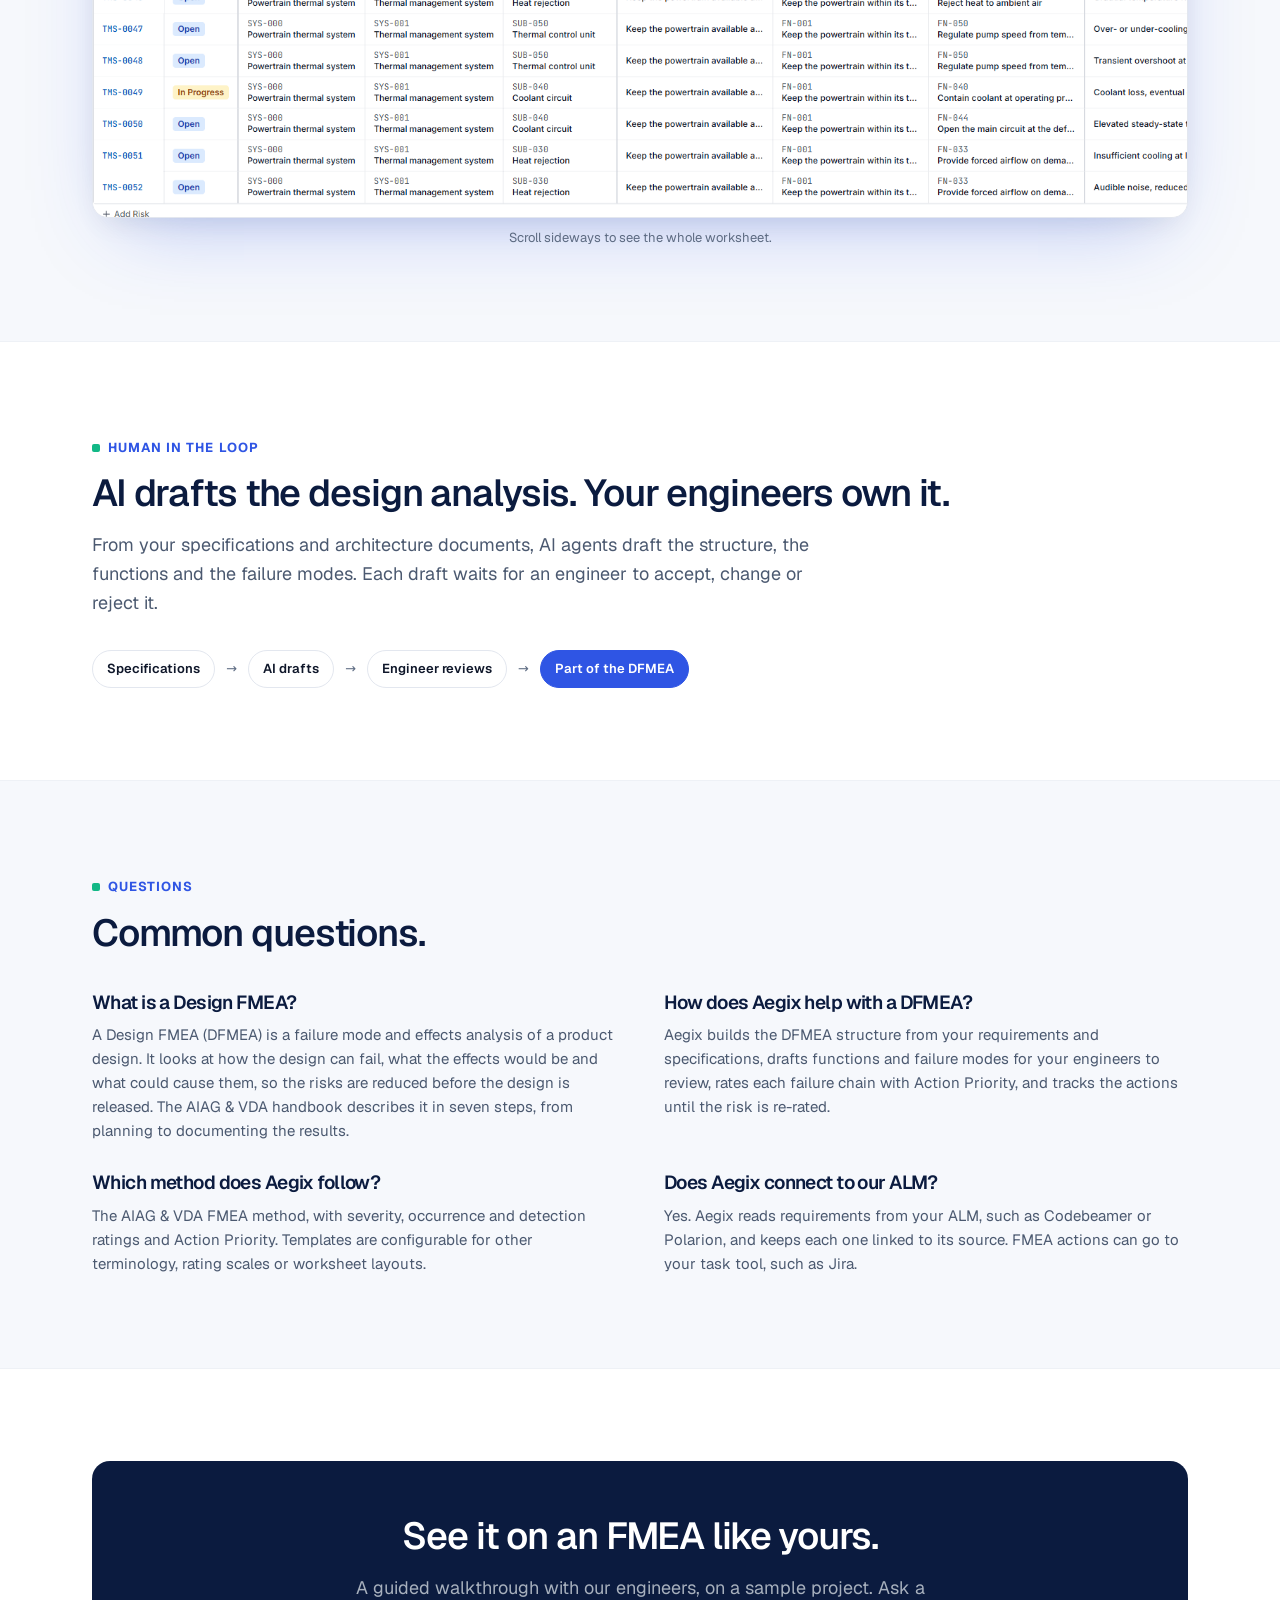
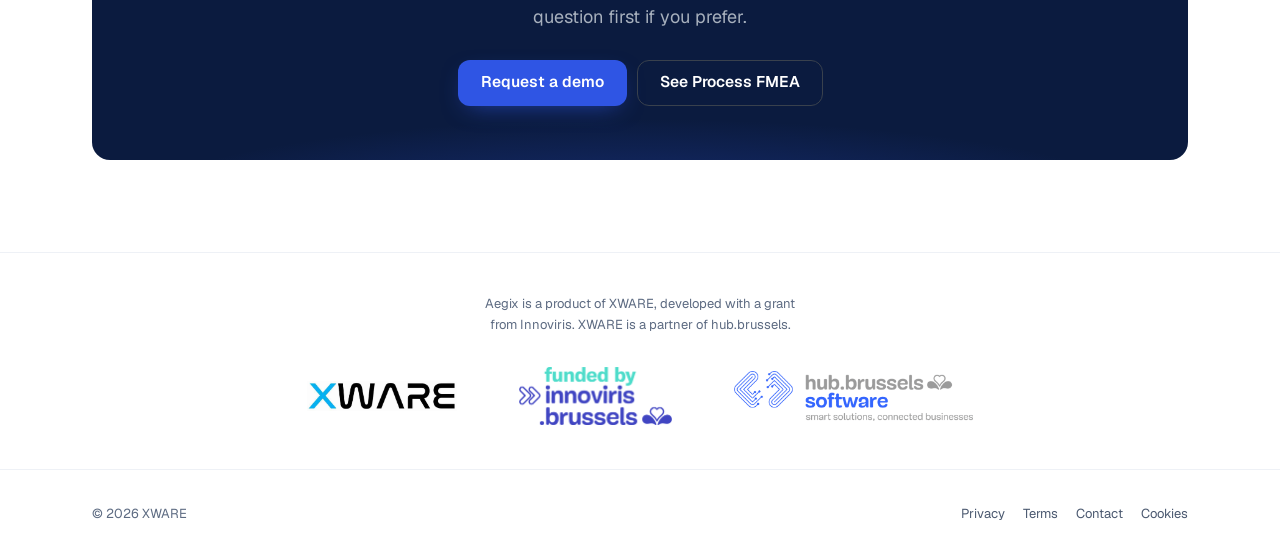
==== commit 54658a7d: "Spell out failure mode and effects analysis once per page FMEA stays the word everywhere; the full n" ====
--- a/dfmea/index.html
+++ b/dfmea/index.html
@@ -64,7 +64,7 @@
 					"name": "What is a Design FMEA?",
 					"acceptedAnswer": {
 						"@type": "Answer",
-						"text": "A Design FMEA (DFMEA) analyses how a product design can fail, what the effects would be and what could cause them, so the risks are reduced before the design is released. The AIAG & VDA handbook describes it in seven steps, from planning to documenting the results."
+						"text": "A Design FMEA (DFMEA) is a failure mode and effects analysis of a product design. It looks at how the design can fail, what the effects would be and what could cause them, so the risks are reduced before the design is released. The AIAG & VDA handbook describes it in seven steps, from planning to documenting the results."
 					}
 				},
 				{
@@ -264,7 +264,7 @@
 				<p class="eyebrow">Questions</p>
 				<h2>Common questions.</h2>
 				<div class="faq">
-					<div class="faq-item"><h3>What is a Design FMEA?</h3><p>A Design FMEA (DFMEA) analyses how a product design can fail, what the effects would be and what could cause them, so the risks are reduced before the design is released. The AIAG &amp; VDA handbook describes it in seven steps, from planning to documenting the results.</p></div>
+					<div class="faq-item"><h3>What is a Design FMEA?</h3><p>A Design FMEA (DFMEA) is a failure mode and effects analysis of a product design. It looks at how the design can fail, what the effects would be and what could cause them, so the risks are reduced before the design is released. The AIAG &amp; VDA handbook describes it in seven steps, from planning to documenting the results.</p></div>
 					<div class="faq-item"><h3>How does Aegix help with a DFMEA?</h3><p>Aegix builds the DFMEA structure from your requirements and specifications, drafts functions and failure modes for your engineers to review, rates each failure chain with Action Priority, and tracks the actions until the risk is re-rated.</p></div>
 					<div class="faq-item"><h3>Which method does Aegix follow?</h3><p>The AIAG &amp; VDA FMEA method, with severity, occurrence and detection ratings and Action Priority. Templates are configurable for other terminology, rating scales or worksheet layouts.</p></div>
 					<div class="faq-item"><h3>Does Aegix connect to our ALM?</h3><p>Yes. Aegix reads requirements from your ALM, such as Codebeamer or Polarion, and keeps each one linked to its source. FMEA actions can go to your task tool, such as Jira.</p></div>
